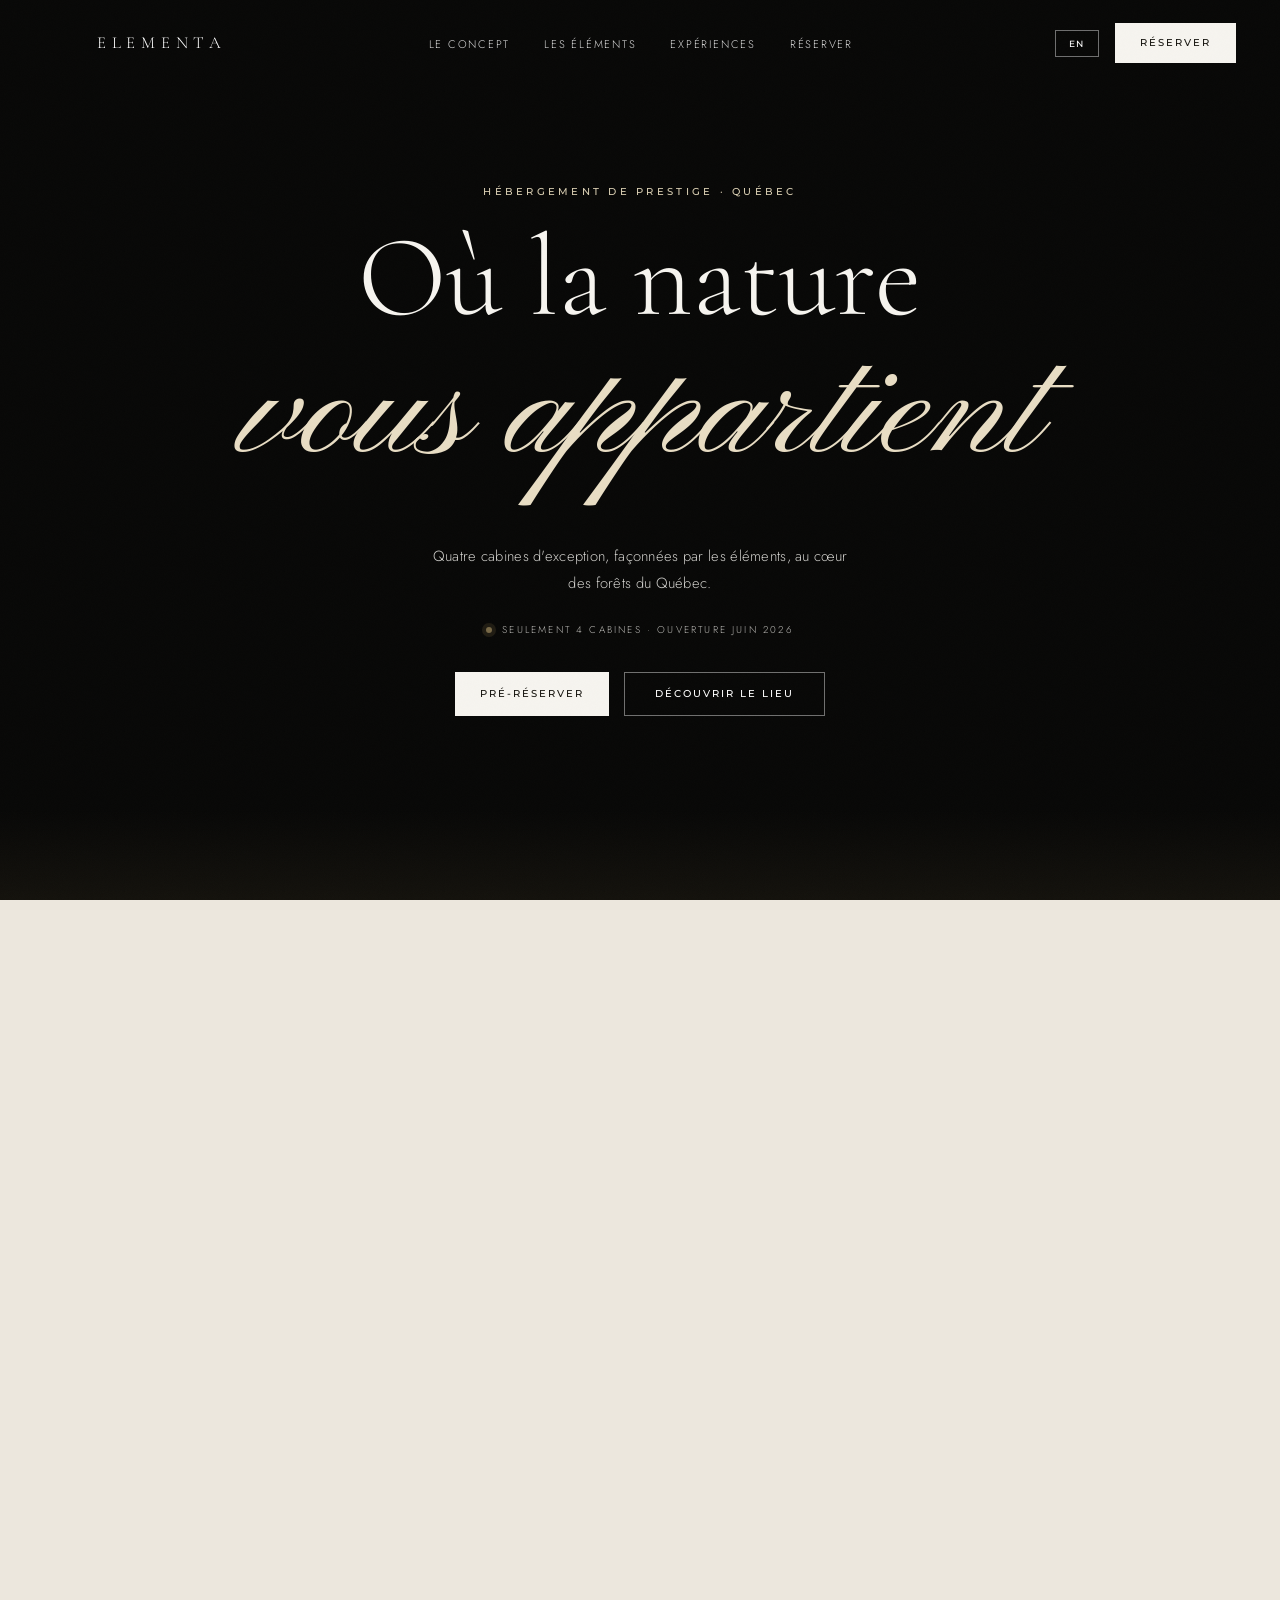
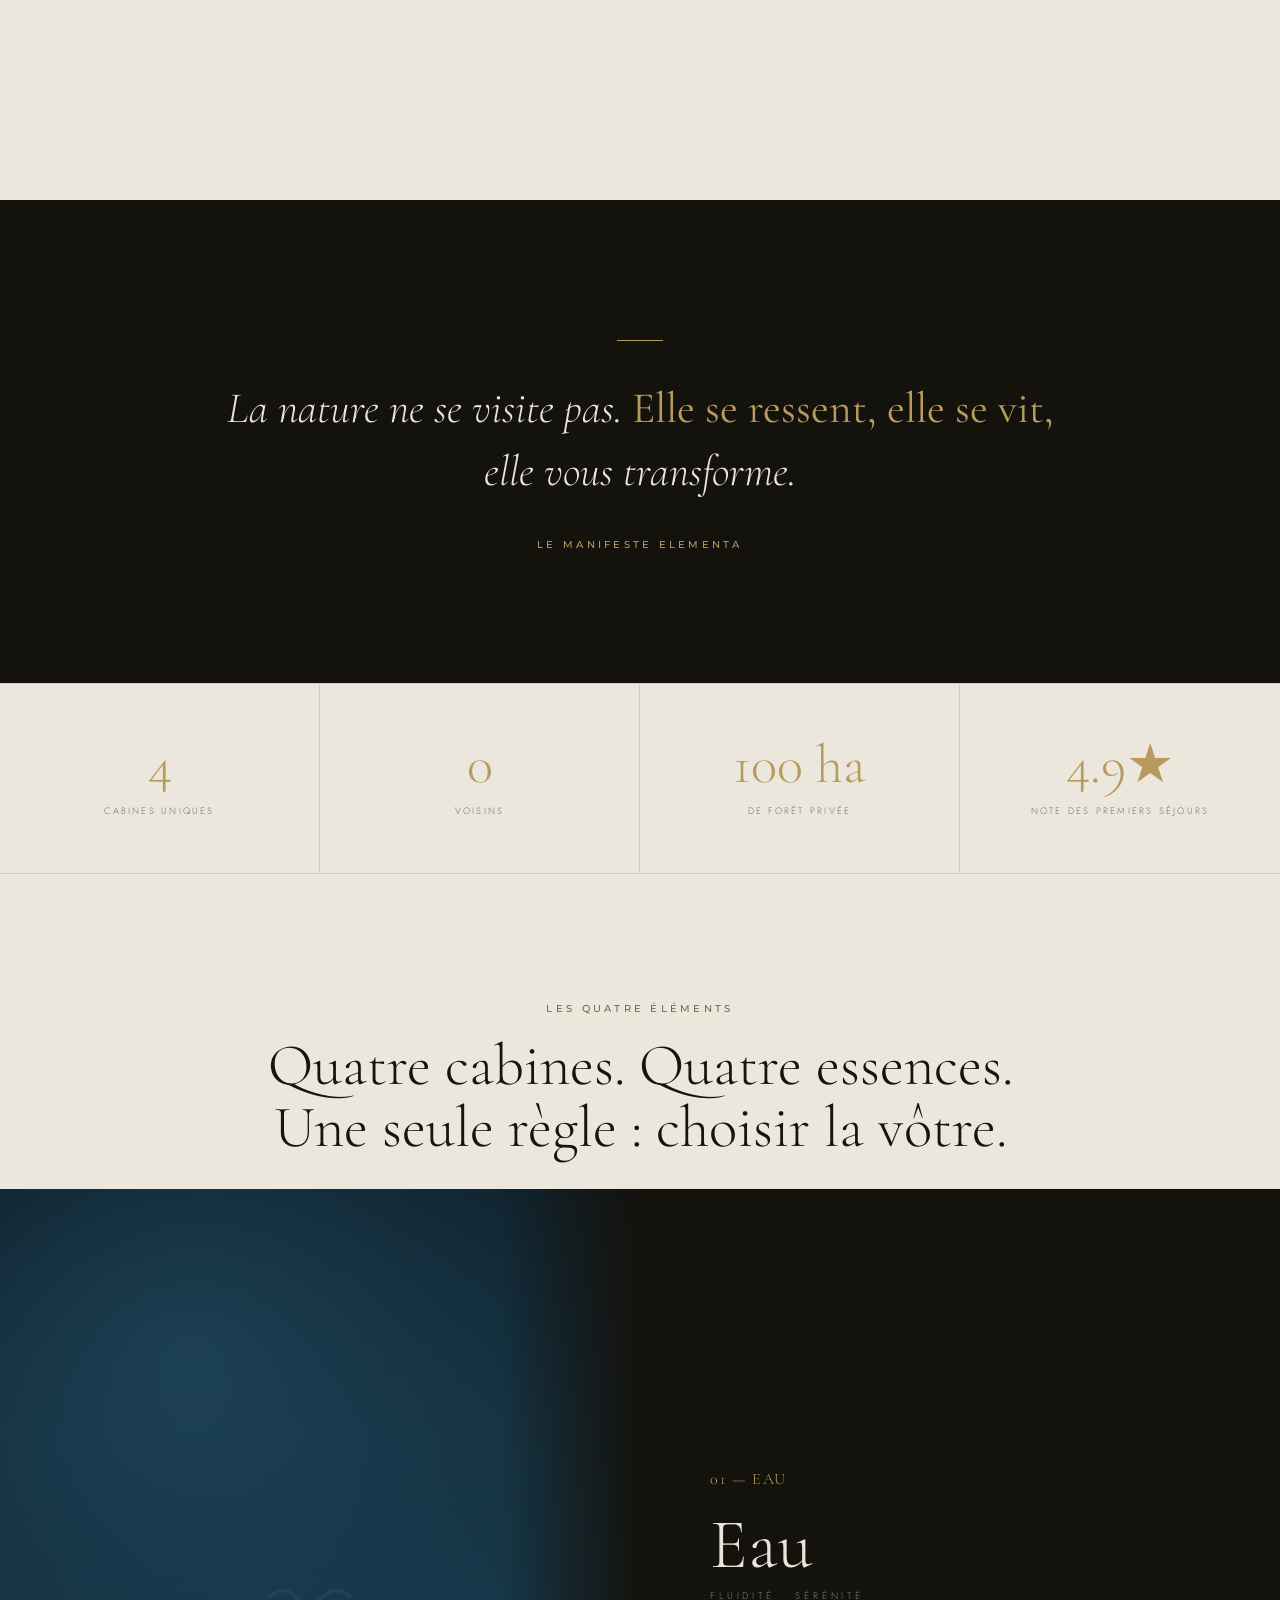
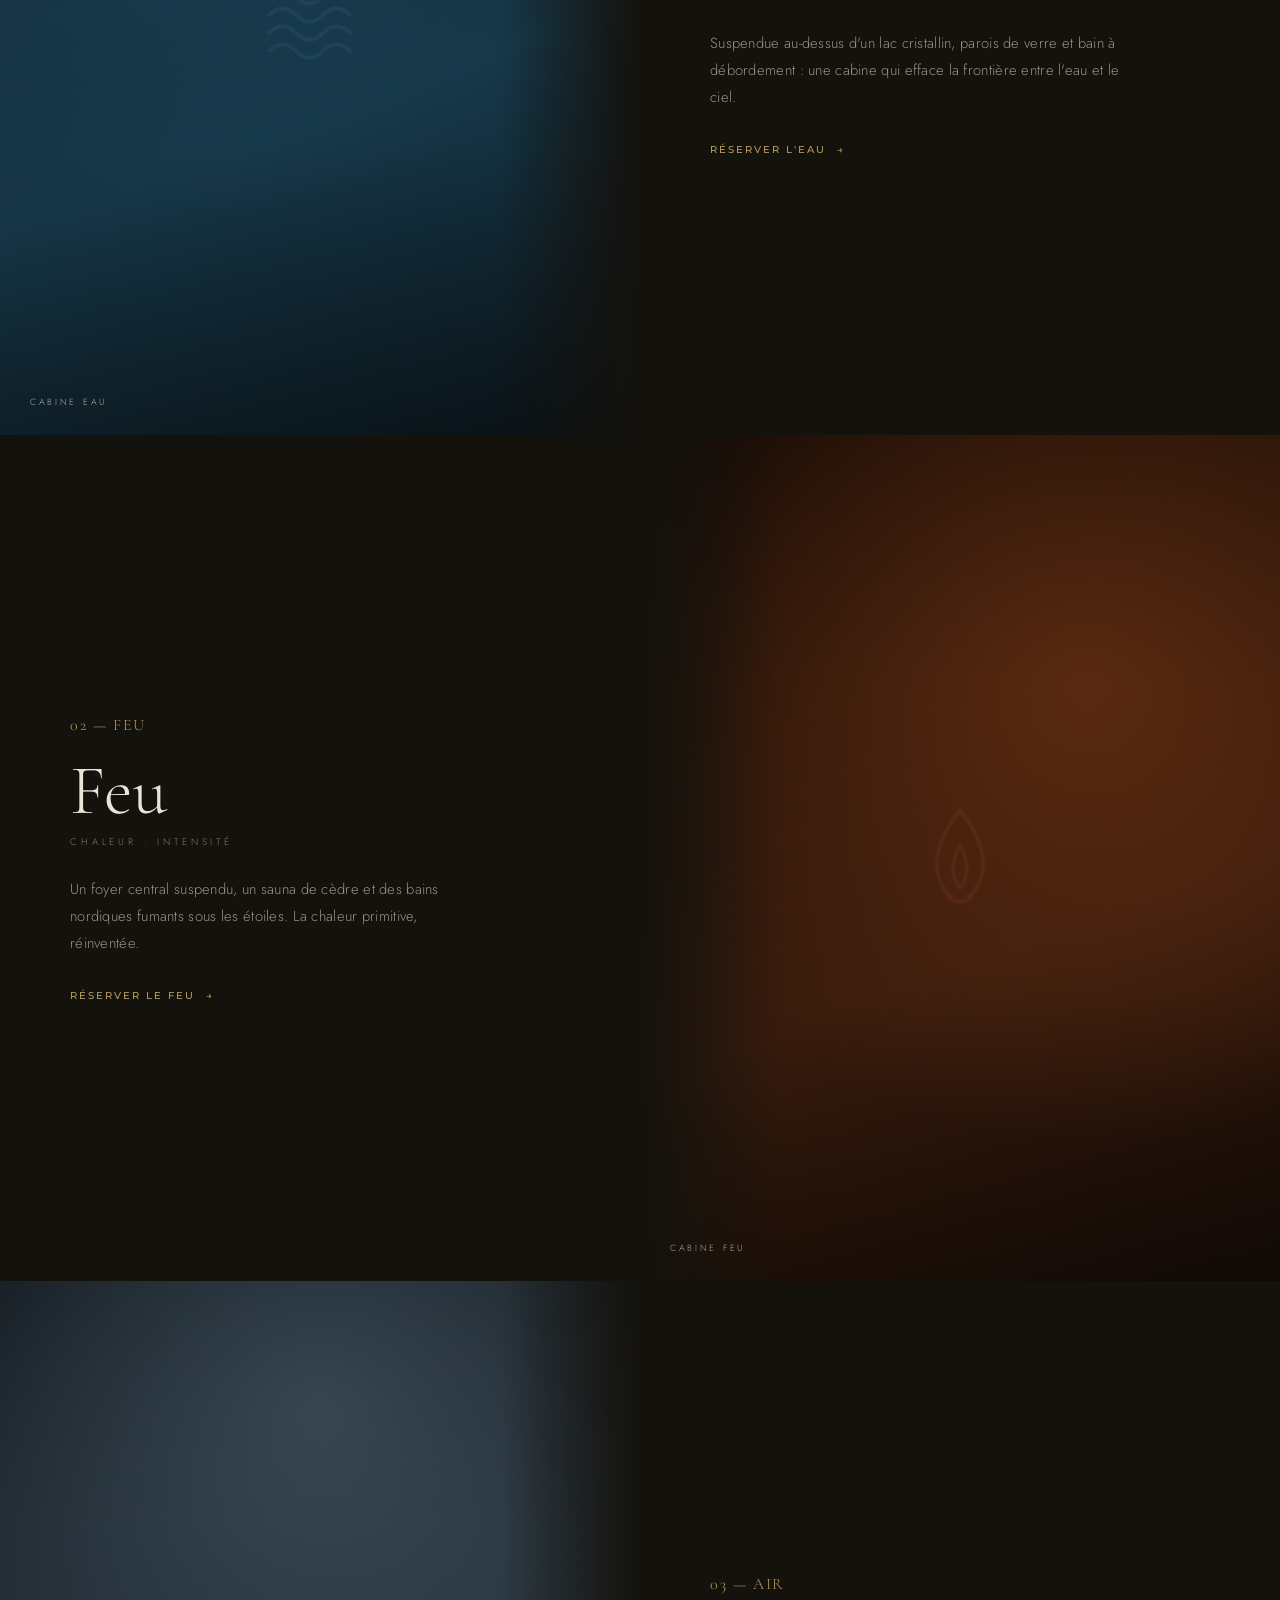
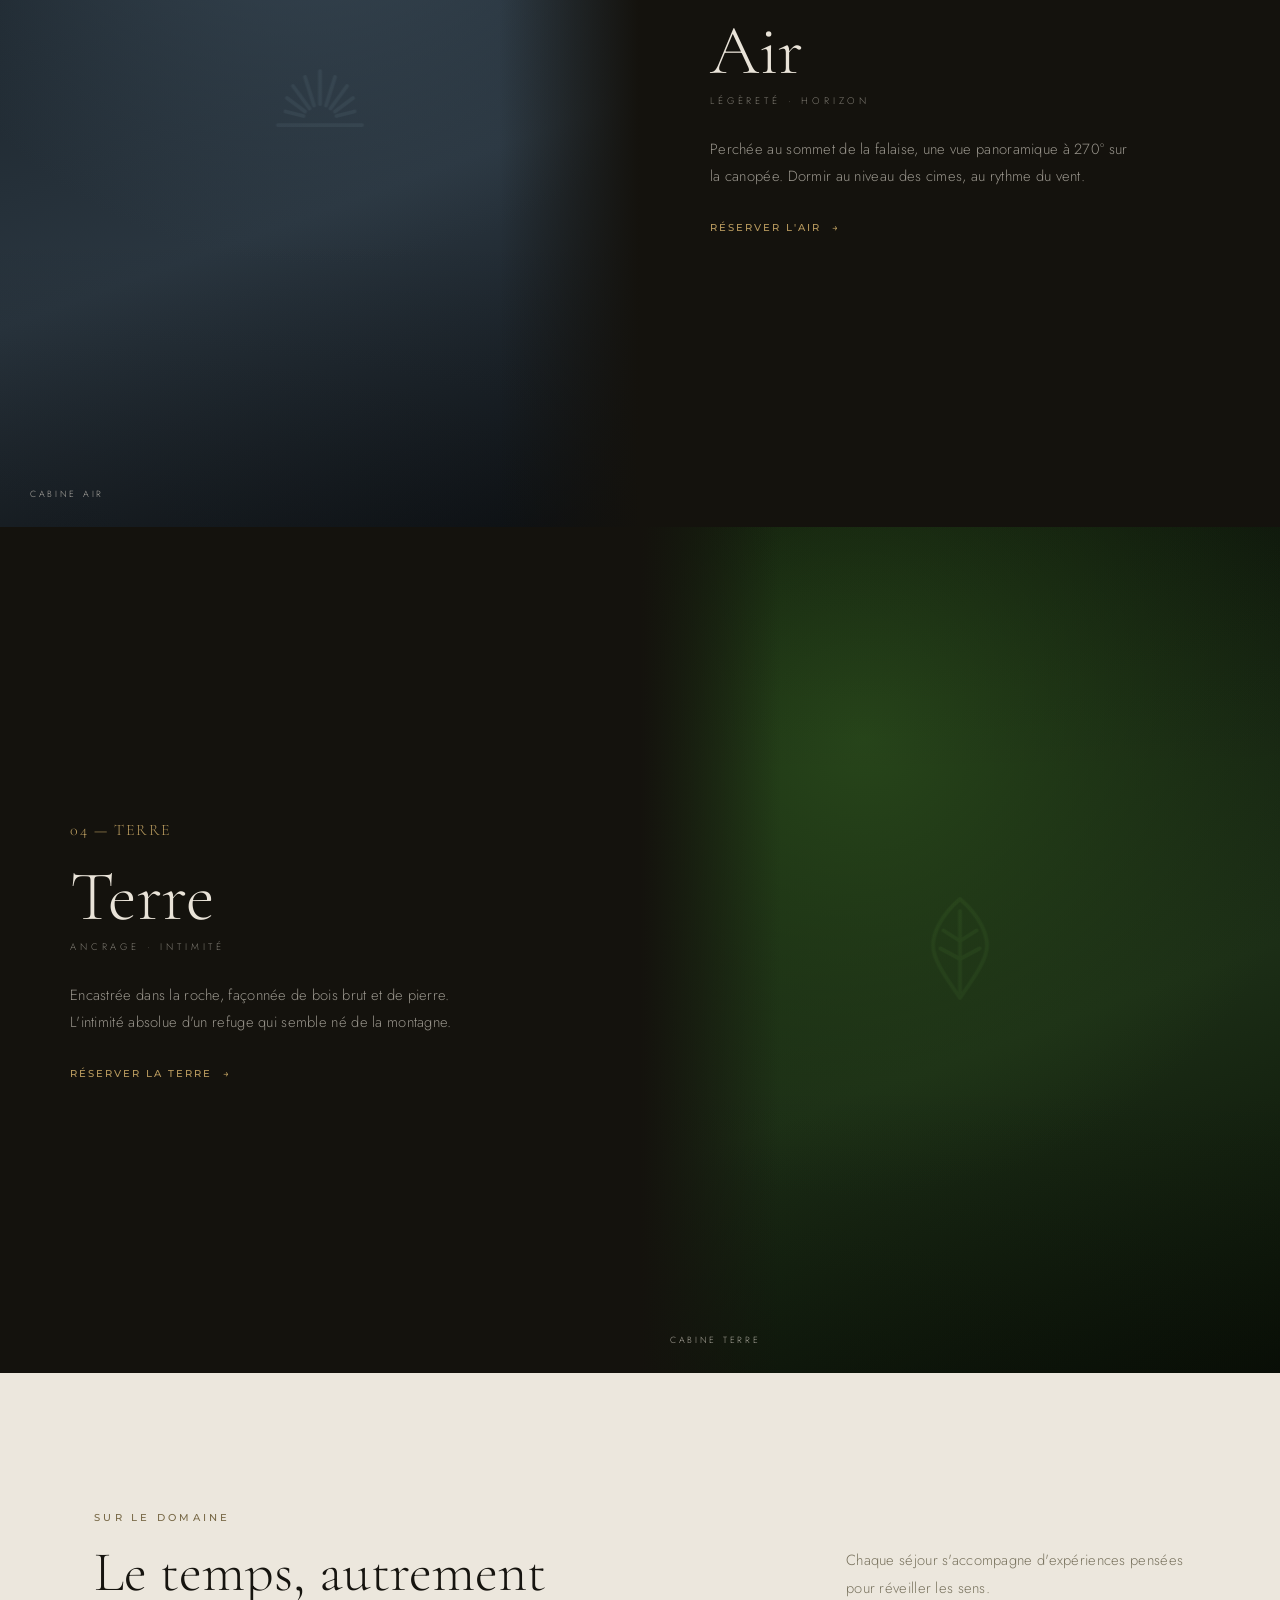
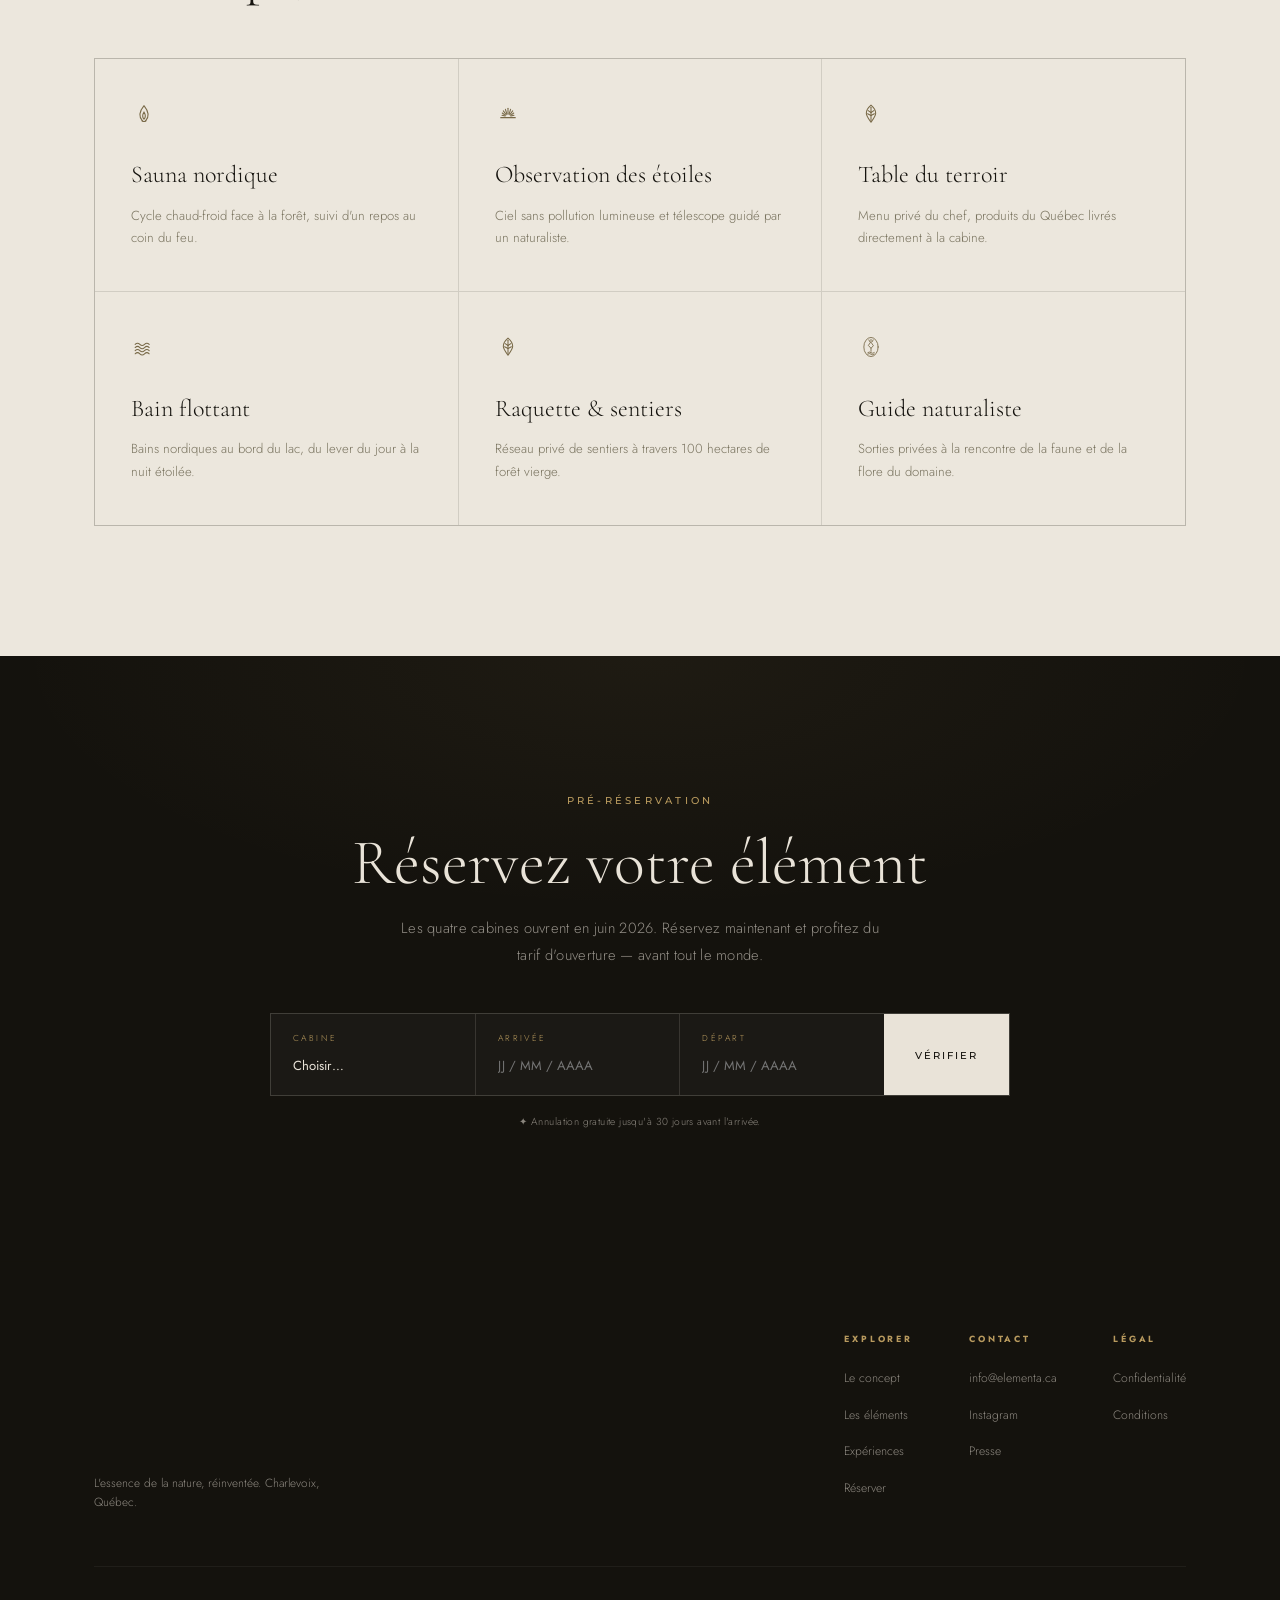
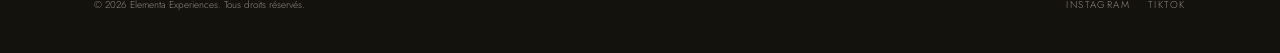
==== index.html @ e699051b "Add files via upload" ====
<!DOCTYPE html>
<html lang="fr">
<head>
<meta charset="UTF-8" />
<meta name="viewport" content="width=device-width, initial-scale=1.0" />
<title>Elementa Experiences — Hébergement de prestige · Québec</title>
<meta name="description" content="Quatre cabines d'exception au cœur des forêts du Québec. Eau, Feu, Air, Terre. Ouverture juin 2026." />
<link rel="preconnect" href="https://fonts.googleapis.com" />
<link rel="preconnect" href="https://fonts.gstatic.com" crossorigin />
<link href="https://fonts.googleapis.com/css2?family=Cormorant+Garamond:ital,wght@0,300;0,400;0,500;0,600;1,300;1,400&family=Jost:wght@300;400;500&family=Montserrat:wght@300;400;500;600&family=Pinyon+Script&display=swap" rel="stylesheet" />
<style>
  *,*::before,*::after{box-sizing:border-box;margin:0;padding:0}
  :root{
    /* White & black branding — hotel-wellington.com: warm white canvas, near-black ink, restrained bronze accent */
    --bg:#ece7dd; --panel:#f4f0e7; --line:rgba(22,20,15,.12);
    --text:#16140f; --muted:#79735f; --gold:#786947; --gold2:#b89a5e;
    --champagne:#d4cbb4; --ink:#14120d; --ink-soft:#1c1a14;
    --eau:#0e2730; --feu:#2a1408; --air:#1c262c; --terre:#142010;
    --ease:cubic-bezier(.22,1,.36,1);
    --ease-hw:cubic-bezier(.4,0,.22,1);
  }
  html{scroll-behavior:smooth}
  body{background:var(--bg);color:var(--text);font-family:'Jost',sans-serif;font-weight:300;overflow-x:hidden;line-height:1.6}
  ::selection{background:var(--gold);color:#000}
  body::after{content:'';position:fixed;inset:0;z-index:9990;pointer-events:none;opacity:.018;
    background-image:url("data:image/svg+xml,%3Csvg viewBox='0 0 200 200' xmlns='http://www.w3.org/2000/svg'%3E%3Cfilter id='n'%3E%3CfeTurbulence type='fractalNoise' baseFrequency='.9' numOctaves='3'/%3E%3C/filter%3E%3Crect width='100%25' height='100%25' filter='url(%23n)'/%3E%3C/svg%3E");background-size:160px}

  h1,h2,h3,.serif{font-family:'Cormorant Garamond',serif;font-weight:300}
  .gold{color:var(--gold2)}
  .script{font-family:'Pinyon Script',cursive;font-style:normal}
  .eyebrow{font-family:'Montserrat',sans-serif;font-weight:500;font-size:.6rem;letter-spacing:.34em;text-transform:uppercase;color:var(--gold)}
  .lede{color:var(--muted);font-size:.92rem;letter-spacing:.02em;line-height:1.85}
  .emblem{width:1em;height:1em;display:inline-block;fill:none;stroke:currentColor;stroke-width:4;stroke-linecap:round;stroke-linejoin:round;vector-effect:non-scaling-stroke}

  /* nav */
  nav{position:fixed;top:0;left:0;right:0;z-index:500;display:flex;align-items:center;justify-content:space-between;
    padding:20px 44px;transition:all .45s var(--ease);border-bottom:1px solid transparent}
  nav.scrolled{background:rgba(236,231,221,.86);backdrop-filter:blur(18px) saturate(120%);-webkit-backdrop-filter:blur(18px) saturate(120%);border-bottom-color:var(--line);padding:13px 44px}
  /* default nav is over the dark hero video → light text; scrolled over light content → dark text */
  .brand{display:flex;align-items:center;gap:13px;text-decoration:none;color:#fff;transition:color .4s var(--ease)}
  nav.scrolled .brand{color:var(--text)}
  .brand .navmark{width:40px;height:46px;display:block;background:#fff;flex:none;
    -webkit-mask:url('assets/Logo_Elementa.png') no-repeat;mask:url('assets/Logo_Elementa.png') no-repeat;
    -webkit-mask-size:360% auto;mask-size:360% auto;-webkit-mask-position:50% 12%;mask-position:50% 12%;
    transition:background .4s var(--ease)}
  nav.scrolled .brand .navmark{background:var(--text)}
  .brand .wm{font-family:'Cormorant Garamond',serif;font-size:1.05rem;letter-spacing:.34em;text-transform:uppercase}
  .nlinks{display:flex;gap:34px;list-style:none;align-items:center}
  .nlinks a{font-size:.69rem;letter-spacing:.16em;text-transform:uppercase;color:#fff;opacity:.85;text-decoration:none;position:relative;transition:opacity .3s,color .4s var(--ease)}
  nav.scrolled .nlinks a{color:var(--text);opacity:.66}
  .nlinks a::after{content:'';position:absolute;left:0;bottom:-5px;width:0;height:1px;background:var(--gold);transition:width .35s var(--ease)}
  .nlinks a:hover{opacity:1}.nlinks a:hover::after{width:100%}
  .nright{display:flex;align-items:center;gap:16px}
  .lang{background:none;border:1px solid rgba(255,255,255,.42);color:#fff;font-family:'Montserrat',sans-serif;font-weight:500;font-size:.58rem;letter-spacing:.18em;text-transform:uppercase;padding:7px 13px;cursor:pointer;transition:.25s}
  nav.scrolled .lang{border-color:var(--line);color:var(--gold)}
  .lang:hover{background:#fff;color:#16140f}
  nav.scrolled .lang:hover{background:var(--gold);color:#fff}
  .btn{display:inline-flex;align-items:center;gap:9px;font-family:'Montserrat',sans-serif;font-weight:500;font-size:.62rem;letter-spacing:.2em;text-transform:uppercase;text-decoration:none;cursor:pointer;transition:.3s var(--ease-hw)}
  .btn-solid{background:var(--text);color:var(--bg);border:1px solid var(--text);padding:11px 24px;font-weight:500}
  .btn-solid:hover{background:var(--gold);border-color:var(--gold);color:#fff}
  /* ghost button lives over the dark hero video → light */
  .btn-ghost{background:none;border:1px solid rgba(255,255,255,.42);color:#fff;padding:13px 30px}
  .btn-ghost:hover{border-color:#fff;background:rgba(255,255,255,.1)}
  /* hero solid CTA must pop on the dark video → cream fill */
  .hero-cta .btn-solid{background:#f6f4ef;color:#16140f;border-color:#f6f4ef}
  .hero-cta .btn-solid:hover{background:#fff;border-color:#fff;color:#16140f}
  /* nav reserve button: cream over the hero video, ink once scrolled onto light content */
  .nav-book{background:#f6f4ef;color:#16140f;border-color:#f6f4ef}
  nav.scrolled .nav-book{background:var(--text);color:var(--bg);border-color:var(--text)}
  nav.scrolled .nav-book:hover{background:var(--gold);border-color:var(--gold);color:#fff}
  .btn-line{color:var(--gold2);border:none;background:none;padding:0;gap:11px}
  .btn-line .ar{transition:transform .35s var(--ease)}.btn-line:hover .ar{transform:translateX(6px)}
  .burger{display:none;flex-direction:column;gap:5px;background:none;border:none;cursor:pointer;padding:6px}
  .burger span{width:22px;height:1.5px;background:#fff;display:block;transition:background .4s var(--ease)}
  nav.scrolled .burger span{background:var(--text)}

  /* hero — cinematic scroll-scrub stage */
  #hero{position:relative;height:200vh}
  .hero-sticky{position:sticky;top:0;height:100vh;min-height:600px;display:flex;align-items:center;justify-content:center;text-align:center;overflow:hidden;background:#080807}
  .hero-video{position:absolute;inset:0;width:100%;height:100%;object-fit:cover;object-position:50% 46%;background:#080807}
  .hero-grade{position:absolute;inset:0;pointer-events:none;background:
    linear-gradient(180deg,rgba(8,8,7,.5) 0%,rgba(8,8,7,.05) 24%,rgba(8,8,7,.12) 56%,rgba(8,8,7,.46) 90%,var(--ink) 100%),
    radial-gradient(82% 54% at 50% 54%,rgba(8,8,7,.32),transparent 74%)}
  .hero-in{position:relative;z-index:2;padding:0 24px;max-width:900px}
  /* hero content sits over the dark video → force light type regardless of the light page theme */
  .hero-sticky .hero-in,.hero-sticky .hero-title{color:#f6f4ef}
  .hero-sticky .hero-in .eyebrow{color:#dacfb3}
  .hero-sticky .hero-sub{color:rgba(246,244,239,.84)}
  .hero-sticky .scarcity{color:rgba(246,244,239,.74)}
  .hero-sticky .scrollhint span{color:rgba(246,244,239,.6)}
  .hero-in .eyebrow{display:block;margin-bottom:26px;opacity:0;transform:translateY(14px)}
  .hero-title{font-size:clamp(3.2rem,9vw,7.6rem);line-height:.92;margin-bottom:26px}
  .hero-title span{display:block;opacity:0;transform:translateY(26px)}
  .hero-title em{font-style:italic}
  .hero-title .script{font-family:'Pinyon Script',cursive;font-style:normal;font-weight:400;font-size:1.34em;line-height:1.04;display:inline-block;padding:.02em .06em .14em;color:#e8ddc4}
  .hero-sub{max-width:440px;margin:0 auto 18px;opacity:0;transform:translateY(14px)}
  .scarcity{display:inline-flex;align-items:center;gap:10px;font-size:.62rem;letter-spacing:.22em;text-transform:uppercase;color:var(--muted);margin-bottom:34px;opacity:0;transform:translateY(14px)}
  .scarcity .dot{width:6px;height:6px;border-radius:50%;background:var(--gold);box-shadow:0 0 0 4px rgba(200,169,110,.12)}
  .hero-cta{display:flex;gap:15px;justify-content:center;flex-wrap:wrap;opacity:0;transform:translateY(14px)}
  .scrollhint{position:absolute;bottom:26px;left:50%;transform:translateX(-50%);z-index:2;display:flex;flex-direction:column;align-items:center;gap:8px;opacity:0}
  .scrollhint span{font-size:.54rem;letter-spacing:.34em;text-transform:uppercase;color:var(--muted)}
  .scrollhint i{width:1px;height:34px;background:linear-gradient(var(--gold),transparent);animation:pulse 2s var(--ease) infinite}
  @keyframes pulse{0%,100%{opacity:.3;transform:scaleY(.7)}50%{opacity:1;transform:scaleY(1)}}

  /* generic section */
  section{position:relative}
  .wrap{max-width:1180px;margin:0 auto;padding:0 44px}
  /* Hotel Wellington reveal system: slideUp / fadeInScaleIn / slideLeft on the signature easing */
  .reveal{opacity:0;transform:translateY(34px);transition:opacity 1.1s var(--ease-hw),transform 1.1s var(--ease-hw)}
  .reveal-scale{opacity:0;transform:scale(.94);transition:opacity 1.3s var(--ease-hw),transform 1.3s var(--ease-hw)}
  .reveal-left{opacity:0;transform:translateX(-46px);transition:opacity 1.1s var(--ease-hw),transform 1.1s var(--ease-hw)}
  .reveal.in,.reveal-scale.in,.reveal-left.in{opacity:1;transform:none}
  @media(prefers-reduced-motion:reduce){.reveal,.reveal-scale,.reveal-left{transition:opacity .6s ease;transform:none}}

  /* manifesto */
  #manifesto{padding:140px 0 130px;text-align:center}
  .manifesto-q{font-size:clamp(1.7rem,3.4vw,2.9rem);line-height:1.45;max-width:880px;margin:0 auto;font-style:italic}
  .manifesto-q b{font-weight:400;font-style:normal;color:var(--gold2)}
  .rule{width:46px;height:1px;background:var(--gold);margin:0 auto 36px}
  .manifesto-tag{margin-top:34px}

  /* proof */
  #proof{border-top:1px solid var(--line);border-bottom:1px solid var(--line)}
  .proof-grid{display:grid;grid-template-columns:repeat(4,1fr)}
  .stat{padding:54px 24px;text-align:center;border-right:1px solid var(--line)}
  .stat:last-child{border-right:none}
  .stat .num{font-family:'Cormorant Garamond',serif;font-size:3.4rem;font-weight:300;color:var(--gold2);line-height:1}
  .stat .lab{font-size:.58rem;letter-spacing:.24em;text-transform:uppercase;color:var(--muted);margin-top:12px}

  /* elements rooms */
  .room{min-height:94vh;display:grid;grid-template-columns:1fr 1fr;align-items:stretch}
  .room.flip .room-media{order:2}
  .room-media{position:relative;overflow:hidden;min-height:60vh}
  .room-vid{position:absolute;inset:0;width:100%;height:100%;object-fit:cover;z-index:0}
  .room-scrim{position:absolute;inset:0;z-index:1;pointer-events:none;background:
    linear-gradient(180deg,rgba(6,6,5,.12) 0%,rgba(6,6,5,0) 30%,rgba(6,6,5,0) 66%,rgba(6,6,5,.26) 100%)}
  .room:not(.flip) .room-media::after,.room.flip .room-media::after{content:'';position:absolute;inset:0;z-index:2;pointer-events:none}
  .room:not(.flip) .room-media::after{background:linear-gradient(90deg,transparent 78%,var(--ink) 100%)}
  .room.flip .room-media::after{background:linear-gradient(270deg,transparent 78%,var(--ink) 100%)}
  .room-media .emblem-bg{position:absolute;z-index:3;top:50%;left:50%;transform:translate(-50%,-50%);width:42%;height:auto;color:rgba(231,225,214,.9);opacity:.26;stroke-width:2.5;mix-blend-mode:overlay}
  .room-media .mlabel{position:absolute;z-index:3;bottom:26px;left:30px;font-size:.56rem;letter-spacing:.3em;text-transform:uppercase;color:rgba(231,225,214,.72)}
  .m-eau{background:radial-gradient(120% 90% at 30% 20%,#1d4358,transparent 60%),linear-gradient(160deg,#0b1a23,#16384a 60%,#0a141a)}
  .m-feu{background:radial-gradient(120% 90% at 70% 30%,#5a2a10,transparent 60%),linear-gradient(160deg,#1a0c05,#3a1c0d 60%,#140a05)}
  .m-air{background:radial-gradient(120% 90% at 50% 15%,#3a4a57,transparent 60%),linear-gradient(160deg,#11181d,#2a3640 60%,#0e1216)}
  .m-terre{background:radial-gradient(120% 90% at 35% 25%,#27451a,transparent 60%),linear-gradient(160deg,#0c1409,#1c2e16 60%,#0a1107)}
  .room-body{display:flex;flex-direction:column;justify-content:center;padding:80px 70px;background:var(--ink);color:#e9e3d8}
  .room.flip .room-body{order:1}
  .room-body .lede{color:rgba(233,227,216,.62)}
  .room-idx{font-family:'Cormorant Garamond',serif;font-size:1rem;color:var(--gold2);letter-spacing:.1em;margin-bottom:18px}
  .room-name{font-size:clamp(3rem,5.5vw,5rem);line-height:1;margin-bottom:8px}
  .room-el{font-size:.6rem;letter-spacing:.4em;text-transform:uppercase;color:rgba(233,227,216,.5);margin-bottom:26px}
  .room-desc{max-width:420px;margin-bottom:30px}
  .room-meta{display:flex;align-items:center;gap:26px;flex-wrap:wrap}

  /* ── dark editorial tiles — alternate against the parchment to break up the white ── */
  .dark-tile{background:var(--ink);color:#e9e3d8}
  .dark-tile .eyebrow{color:var(--gold2)}
  .dark-tile .lede{color:rgba(233,227,216,.6)}
  .dark-tile .rule{background:var(--gold2)}
  .dark-tile .manifesto-q b{color:var(--gold2)}
  .dark-tile .logo-mark{background:#e9e3d8}
  .dark-tile .fcol h4,.dark-tile .fg label{color:var(--gold2)}
  .dark-tile .fcol a,.dark-tile .fbrand p,.dark-tile .booknote,.dark-tile .fbot p,.dark-tile .fsoc a{color:rgba(233,227,216,.56)}
  .dark-tile .fcol a:hover,.dark-tile .fsoc a:hover{color:#e9e3d8}
  .dark-tile .form{border-color:rgba(233,227,216,.18);background:rgba(255,255,255,.03)}
  .dark-tile .fg{border-color:rgba(233,227,216,.14)}
  .dark-tile .fg input,.dark-tile .fg select{color:#e9e3d8}
  .dark-tile .fg select option{background:#14120d}
  .dark-tile .btn-solid{background:#e9e3d8;color:var(--ink);border-color:#e9e3d8}
  .dark-tile .btn-solid:hover{background:var(--gold);color:#fff;border-color:var(--gold)}

  /* experiences */
  #xp{padding:130px 0}
  .xp-head{display:flex;justify-content:space-between;align-items:flex-end;gap:26px;margin-bottom:56px;flex-wrap:wrap}
  .xp-head h2{font-size:clamp(2.2rem,4.4vw,3.6rem);line-height:1.05;margin-top:14px}
  .xp-grid{display:grid;grid-template-columns:repeat(3,1fr);gap:1px;background:var(--line);border:1px solid var(--line)}
  .xp{background:var(--bg);padding:42px 36px;transition:background .4s}
  .xp:hover{background:var(--panel)}
  .xp .emblem,.xp .xp-ico{width:26px;height:26px;color:var(--gold);margin-bottom:22px}
  .xp h3{font-size:1.5rem;margin-bottom:10px}
  .xp p{font-size:.82rem;color:var(--muted);line-height:1.7}

  /* reservation */
  #book{padding:130px 0;position:relative;overflow:hidden}
  #book::before{content:'';position:absolute;inset:0;background:radial-gradient(70% 60% at 50% 0%,rgba(200,169,110,.06),transparent 70%)}
  .book-in{max-width:880px;margin:0 auto;text-align:center;position:relative;padding:0 44px}
  .book-in h2{font-size:clamp(2.4rem,5vw,4rem);line-height:1.08;margin:16px 0 18px}
  .form{display:flex;border:1px solid var(--line);max-width:740px;margin:44px auto 18px;background:rgba(10,10,9,.5)}
  .fg{flex:1;padding:18px 22px;border-right:1px solid var(--line);text-align:left}
  .fg:last-of-type{border-right:none}
  .fg label{display:block;font-size:.54rem;letter-spacing:.28em;text-transform:uppercase;color:var(--gold);margin-bottom:6px}
  .fg input,.fg select{background:none;border:none;outline:none;color:var(--text);font-family:'Jost',sans-serif;font-size:.82rem;width:100%;-webkit-appearance:none;cursor:pointer}
  .fg select option{background:#111}
  .form .btn-solid{padding:0 30px}
  .booknote{font-size:.64rem;color:var(--muted);letter-spacing:.04em}

  /* footer */
  footer{border-top:1px solid var(--line);padding:70px 0 40px}
  .ftop{display:flex;justify-content:space-between;gap:50px;flex-wrap:wrap;margin-bottom:54px}
  .fbrand .brand{margin-bottom:14px}
  .fbrand p{font-size:.74rem;color:var(--muted);max-width:240px}
  .fcols{display:flex;gap:56px;flex-wrap:wrap}
  .fcol h4{font-size:.56rem;letter-spacing:.32em;text-transform:uppercase;color:var(--gold);margin-bottom:18px}
  .fcol ul{list-style:none}.fcol li{margin-bottom:11px}
  .fcol a{font-size:.76rem;color:var(--muted);text-decoration:none;transition:color .3s}.fcol a:hover{color:var(--text)}
  .fbot{display:flex;justify-content:space-between;align-items:center;gap:14px;flex-wrap:wrap;padding-top:30px;border-top:1px solid rgba(255,255,255,.05)}
  .fbot p{font-size:.62rem;color:var(--muted)}
  .fsoc{display:flex;gap:18px}.fsoc a{font-size:.62rem;letter-spacing:.16em;text-transform:uppercase;color:var(--muted);text-decoration:none}.fsoc a:hover{color:var(--gold)}

  /* sticky reserve */
  .sticky-book{position:fixed;right:26px;bottom:26px;z-index:400;opacity:0;transform:translateY(20px) scale(.95);transition:.5s var(--ease);pointer-events:none}
  .sticky-book.show{opacity:1;transform:none;pointer-events:auto}

  /* loader */
  #loader{position:fixed;inset:0;z-index:8000;background:var(--bg);display:flex;flex-direction:column;align-items:center;justify-content:center;gap:30px;transition:opacity .6s var(--ease)}
  .logo-mark{display:block;background:var(--text);
    -webkit-mask:url('assets/Logo_Elementa.png') center/contain no-repeat;mask:url('assets/Logo_Elementa.png') center/contain no-repeat}
  #loader .logo-load{width:min(72vw,300px);aspect-ratio:1307/1000;animation:float 2.4s var(--ease) infinite}
  @keyframes float{0%,100%{transform:translateY(0);opacity:.85}50%{transform:translateY(-7px);opacity:1}}
  .lbar{width:150px;height:1px;background:rgba(200,169,110,.16);overflow:hidden}
  .lbar i{display:block;height:100%;width:100%;background:var(--gold);transform:translateX(-100%);animation:load 1.3s var(--ease) forwards}
  @keyframes load{to{transform:translateX(0)}}

  @media(max-width:980px){
    nav{padding:16px 22px}.nlinks,.nav-book{display:none}.burger{display:flex}
    .wrap{padding:0 22px}
    .proof-grid{grid-template-columns:1fr 1fr}.stat:nth-child(2){border-right:none}.stat:nth-child(1),.stat:nth-child(2){border-bottom:1px solid var(--line)}
    .room{grid-template-columns:1fr}.room.flip .room-media{order:0}.room.flip .room-body{order:1}
    .room-media{min-height:46vh}.room-body{padding:54px 30px}
    .xp-grid{grid-template-columns:1fr}
    .form{flex-direction:column}.fg{border-right:none;border-bottom:1px solid var(--line)}.form .btn-solid{padding:18px}
  }
</style>
</head>
<body>

<!-- ░░ SVG emblem library ░░ -->
<svg width="0" height="0" style="position:absolute" aria-hidden="true">
  <defs>
    <!-- master mark -->
    <symbol id="mark" viewBox="0 0 100 120">
      <ellipse cx="50" cy="60" rx="33" ry="44"/>
      <path d="M50 38 L61 54 L50 66 L39 54 Z"/>
      <path d="M50 66 L50 80"/>
      <path d="M50 34 L50 25 M44 35 L40 27 M56 35 L60 27"/>
      <path d="M35 86 q 7.5 -6 15 0 t 15 0"/>
      <path d="M35 93 q 7.5 -6 15 0 t 15 0"/>
    </symbol>
    <!-- eau -->
    <symbol id="eau" viewBox="0 0 100 100">
      <path d="M16 40 q 9 -9 18 0 t 18 0 t 18 0"/>
      <path d="M16 52 q 9 -9 18 0 t 18 0 t 18 0"/>
      <path d="M16 64 q 9 -9 18 0 t 18 0 t 18 0"/>
      <path d="M16 76 q 9 -9 18 0 t 18 0 t 18 0"/>
    </symbol>
    <!-- feu -->
    <symbol id="feu" viewBox="0 0 100 100">
      <path d="M44 76 C 28 60 34 38 50 18 C 66 38 72 60 56 76"/>
      <path d="M42 76 q 8 6 16 0"/>
      <path d="M50 70 C 43 62 45 50 50 42 C 55 50 57 62 50 70"/>
    </symbol>
    <!-- air -->
    <symbol id="air" viewBox="0 0 100 100">
      <path d="M22 64 H78"/>
      <path d="M50 50 L50 28"/>
      <path d="M54 51 L60 32"/><path d="M46 51 L40 32"/>
      <path d="M57 53 L68 38"/><path d="M43 53 L32 38"/>
      <path d="M60 55 L72 46"/><path d="M40 55 L28 46"/>
      <path d="M61 58 L73 55"/><path d="M39 58 L27 55"/>
    </symbol>
    <!-- terre -->
    <symbol id="terre" viewBox="0 0 100 100">
      <path d="M50 16 C 64 28 68 40 68 47 C 68 57 58 70 50 82 C 42 70 32 57 32 47 C 32 40 36 28 50 16 Z"/>
      <path d="M50 24 L50 78"/>
      <path d="M50 44 L61 37"/><path d="M50 44 L39 37"/>
      <path d="M50 56 L63 49"/><path d="M50 56 L37 49"/>
    </symbol>
  </defs>
</svg>

<!-- loader -->
<div id="loader"><div class="logo-mark logo-load"></div><div class="lbar"><i></i></div></div>

<!-- nav -->
<nav id="nav">
  <a href="#hero" class="brand"><span class="navmark"></span><span class="wm">Elementa</span></a>
  <ul class="nlinks">
    <li><a href="#manifesto" data-fr="Le concept" data-en="The concept">Le concept</a></li>
    <li><a href="#eau-room" data-fr="Les éléments" data-en="The elements">Les éléments</a></li>
    <li><a href="#xp" data-fr="Expériences" data-en="Experiences">Expériences</a></li>
    <li><a href="#book" data-fr="Réserver" data-en="Reserve">Réserver</a></li>
  </ul>
  <div class="nright">
    <button class="lang" id="lang">EN</button>
    <a href="#book" class="btn btn-solid nav-book" data-fr="Réserver" data-en="Book now">Réserver</a>
    <button class="burger" id="burger" aria-label="Menu"><span></span><span></span><span></span></button>
  </div>
</nav>

<!-- hero -->
<section id="hero">
  <div class="hero-sticky">
    <video id="heroVideo" class="hero-video" poster="assets/hero-poster.jpg" muted playsinline webkit-playsinline preload="auto" disablepictureinpicture aria-hidden="true">
      <source src="assets/video.mp4" type="video/mp4" />
    </video>
    <div class="hero-grade"></div>
    <div class="hero-in">
    <span class="eyebrow" data-fr="Hébergement de prestige · Québec" data-en="Prestige accommodation · Québec">Hébergement de prestige · Québec</span>
    <h1 class="hero-title">
      <span data-fr="Où la nature" data-en="Where nature">Où la nature</span>
      <span><em class="gold script" data-fr="vous appartient" data-en="belongs to you">vous appartient</em></span>
    </h1>
    <p class="hero-sub lede" data-fr="Quatre cabines d'exception, façonnées par les éléments, au cœur des forêts du Québec." data-en="Four exceptional cabins, shaped by the elements, in the heart of Québec's forests.">Quatre cabines d'exception, façonnées par les éléments, au cœur des forêts du Québec.</p>
    <div class="scarcity"><span class="dot"></span><span data-fr="Seulement 4 cabines · Ouverture juin 2026" data-en="Only 4 cabins · Opening June 2026">Seulement 4 cabines · Ouverture juin 2026</span></div>
    <div class="hero-cta">
      <a href="#book" class="btn btn-solid" data-fr="Pré-réserver" data-en="Pre-book">Pré-réserver</a>
      <a href="#manifesto" class="btn btn-ghost" data-fr="Découvrir le lieu" data-en="Discover the place">Découvrir le lieu</a>
    </div>
  </div>
    <div class="scrollhint"><span data-fr="Défiler" data-en="Scroll">Défiler</span><i></i></div>
  </div>
</section>

<!-- manifesto -->
<section id="manifesto" class="dark-tile">
  <div class="wrap reveal">
    <div class="rule"></div>
    <p class="manifesto-q serif">
      <span data-fr="La nature ne se visite pas." data-en="Nature is not visited.">La nature ne se visite pas.</span>
      <b data-fr=" Elle se ressent, elle se vit, " data-en=" It is felt, it is lived, "> Elle se ressent, elle se vit, </b>
      <span data-fr="elle vous transforme." data-en="it transforms you.">elle vous transforme.</span>
    </p>
    <p class="manifesto-tag eyebrow" data-fr="Le manifeste Elementa" data-en="The Elementa manifesto">Le manifeste Elementa</p>
  </div>
</section>

<!-- proof -->
<section id="proof">
  <div class="proof-grid">
    <div class="stat reveal"><div class="num" data-count="4">4</div><div class="lab" data-fr="Cabines uniques" data-en="Unique cabins">Cabines uniques</div></div>
    <div class="stat reveal"><div class="num" data-count="0">0</div><div class="lab" data-fr="Voisins" data-en="Neighbours">Voisins</div></div>
    <div class="stat reveal"><div class="num" data-count="100" data-suffix=" ha">100 ha</div><div class="lab" data-fr="De forêt privée" data-en="Of private forest">De forêt privée</div></div>
    <div class="stat reveal"><div class="num">4.9★</div><div class="lab" data-fr="Note des premiers séjours" data-en="First-stay rating">Note des premiers séjours</div></div>
  </div>
</section>

<!-- intro to elements -->
<section style="padding:120px 0 30px;text-align:center">
  <div class="wrap reveal">
    <span class="eyebrow" data-fr="Les quatre éléments" data-en="The four elements">Les quatre éléments</span>
    <h2 class="serif" style="font-size:clamp(2.2rem,4.6vw,3.8rem);line-height:1.05;margin-top:16px;max-width:760px;margin-inline:auto" data-fr="Quatre cabines. Quatre essences. Une seule règle&nbsp;: choisir la vôtre." data-en="Four cabins. Four essences. One rule: choose yours.">Quatre cabines. Quatre essences. Une seule règle&nbsp;: choisir la vôtre.</h2>
  </div>
</section>

<!-- EAU -->
<section class="room" id="eau-room">
  <div class="room-media m-eau reveal-scale">
    <video class="room-vid" muted loop playsinline webkit-playsinline preload="none" poster="assets/poster-eau.jpg" data-src="assets/244839_tiny.mp4"></video>
    <div class="room-scrim"></div>
    <svg class="emblem emblem-bg"><use href="#eau"/></svg><span class="mlabel" data-fr="Cabine Eau" data-en="Water Cabin">Cabine Eau</span>
  </div>
  <div class="room-body reveal-left">
    <div class="room-idx">01 — <span data-fr="EAU" data-en="WATER">EAU</span></div>
    <h2 class="room-name serif">Eau</h2>
    <div class="room-el" data-fr="Fluidité · Sérénité" data-en="Fluidity · Serenity">Fluidité · Sérénité</div>
    <p class="room-desc lede" data-fr="Suspendue au-dessus d'un lac cristallin, parois de verre et bain à débordement&nbsp;: une cabine qui efface la frontière entre l'eau et le ciel." data-en="Suspended above a crystal lake, glass walls and an infinity bath — a cabin that dissolves the line between water and sky.">Suspendue au-dessus d'un lac cristallin, parois de verre et bain à débordement&nbsp;: une cabine qui efface la frontière entre l'eau et le ciel.</p>
    <div class="room-meta">
      <a href="#book" class="btn btn-line" data-fr="Réserver l'Eau" data-en="Reserve Water">Réserver l'Eau <span class="ar">→</span></a>
    </div>
  </div>
</section>

<!-- FEU -->
<section class="room flip">
  <div class="room-media m-feu reveal-scale">
    <video class="room-vid" muted loop playsinline webkit-playsinline preload="none" poster="assets/poster-feu.jpg" data-src="assets/201025-914542929_tiny.mp4"></video>
    <div class="room-scrim"></div>
    <svg class="emblem emblem-bg"><use href="#feu"/></svg><span class="mlabel" data-fr="Cabine Feu" data-en="Fire Cabin">Cabine Feu</span>
  </div>
  <div class="room-body reveal-left">
    <div class="room-idx">02 — <span data-fr="FEU" data-en="FIRE">FEU</span></div>
    <h2 class="room-name serif">Feu</h2>
    <div class="room-el" data-fr="Chaleur · Intensité" data-en="Warmth · Intensity">Chaleur · Intensité</div>
    <p class="room-desc lede" data-fr="Un foyer central suspendu, un sauna de cèdre et des bains nordiques fumants sous les étoiles. La chaleur primitive, réinventée." data-en="A suspended central hearth, a cedar sauna and steaming Nordic baths under the stars. Primal warmth, reimagined.">Un foyer central suspendu, un sauna de cèdre et des bains nordiques fumants sous les étoiles. La chaleur primitive, réinventée.</p>
    <div class="room-meta">
      <a href="#book" class="btn btn-line" data-fr="Réserver le Feu" data-en="Reserve Fire">Réserver le Feu <span class="ar">→</span></a>
    </div>
  </div>
</section>

<!-- AIR -->
<section class="room">
  <div class="room-media m-air reveal-scale">
    <video class="room-vid" muted loop playsinline webkit-playsinline preload="none" poster="assets/poster-air.jpg" data-src="assets/217947_tiny.mp4"></video>
    <div class="room-scrim"></div>
    <svg class="emblem emblem-bg"><use href="#air"/></svg><span class="mlabel" data-fr="Cabine Air" data-en="Air Cabin">Cabine Air</span>
  </div>
  <div class="room-body reveal-left">
    <div class="room-idx">03 — <span data-fr="AIR" data-en="AIR">AIR</span></div>
    <h2 class="room-name serif">Air</h2>
    <div class="room-el" data-fr="Légèreté · Horizon" data-en="Lightness · Horizon">Légèreté · Horizon</div>
    <p class="room-desc lede" data-fr="Perchée au sommet de la falaise, une vue panoramique à 270° sur la canopée. Dormir au niveau des cimes, au rythme du vent." data-en="Perched atop the cliff, a 270° panorama over the canopy. Sleep at treetop level, to the rhythm of the wind.">Perchée au sommet de la falaise, une vue panoramique à 270° sur la canopée. Dormir au niveau des cimes, au rythme du vent.</p>
    <div class="room-meta">
      <a href="#book" class="btn btn-line" data-fr="Réserver l'Air" data-en="Reserve Air">Réserver l'Air <span class="ar">→</span></a>
    </div>
  </div>
</section>

<!-- TERRE -->
<section class="room flip">
  <div class="room-media m-terre reveal-scale">
    <video class="room-vid" muted loop playsinline webkit-playsinline preload="none" poster="assets/poster-terre.jpg" data-src="assets/229521_tiny.mp4"></video>
    <div class="room-scrim"></div>
    <svg class="emblem emblem-bg"><use href="#terre"/></svg><span class="mlabel" data-fr="Cabine Terre" data-en="Earth Cabin">Cabine Terre</span>
  </div>
  <div class="room-body reveal-left">
    <div class="room-idx">04 — <span data-fr="TERRE" data-en="EARTH">TERRE</span></div>
    <h2 class="room-name serif">Terre</h2>
    <div class="room-el" data-fr="Ancrage · Intimité" data-en="Grounding · Intimacy">Ancrage · Intimité</div>
    <p class="room-desc lede" data-fr="Encastrée dans la roche, façonnée de bois brut et de pierre. L'intimité absolue d'un refuge qui semble né de la montagne." data-en="Set into the rock, crafted from raw wood and stone. The absolute intimacy of a refuge that seems born of the mountain.">Encastrée dans la roche, façonnée de bois brut et de pierre. L'intimité absolue d'un refuge qui semble né de la montagne.</p>
    <div class="room-meta">
      <a href="#book" class="btn btn-line" data-fr="Réserver la Terre" data-en="Reserve Earth">Réserver la Terre <span class="ar">→</span></a>
    </div>
  </div>
</section>

<!-- experiences -->
<section id="xp">
  <div class="wrap">
    <div class="xp-head reveal">
      <div><span class="eyebrow" data-fr="Sur le domaine" data-en="On the estate">Sur le domaine</span>
      <h2 class="serif" data-fr="Le temps, autrement" data-en="Time, differently">Le temps, autrement</h2></div>
      <p class="lede" style="max-width:340px" data-fr="Chaque séjour s'accompagne d'expériences pensées pour réveiller les sens." data-en="Every stay comes with experiences designed to awaken the senses.">Chaque séjour s'accompagne d'expériences pensées pour réveiller les sens.</p>
    </div>
    <div class="xp-grid">
      <div class="xp reveal-scale"><svg class="emblem"><use href="#feu"/></svg><h3 class="serif" data-fr="Sauna nordique" data-en="Nordic sauna">Sauna nordique</h3><p data-fr="Cycle chaud-froid face à la forêt, suivi d'un repos au coin du feu." data-en="Hot-cold cycle facing the forest, then rest by the fire.">Cycle chaud-froid face à la forêt, suivi d'un repos au coin du feu.</p></div>
      <div class="xp reveal-scale"><svg class="emblem"><use href="#air"/></svg><h3 class="serif" data-fr="Observation des étoiles" data-en="Stargazing">Observation des étoiles</h3><p data-fr="Ciel sans pollution lumineuse et télescope guidé par un naturaliste." data-en="Light-pollution-free sky and a telescope guided by a naturalist.">Ciel sans pollution lumineuse et télescope guidé par un naturaliste.</p></div>
      <div class="xp reveal-scale"><svg class="emblem"><use href="#terre"/></svg><h3 class="serif" data-fr="Table du terroir" data-en="Local table">Table du terroir</h3><p data-fr="Menu privé du chef, produits du Québec livrés directement à la cabine." data-en="Private chef's menu, Québec produce delivered to your cabin.">Menu privé du chef, produits du Québec livrés directement à la cabine.</p></div>
      <div class="xp reveal-scale"><svg class="emblem"><use href="#eau"/></svg><h3 class="serif" data-fr="Bain flottant" data-en="Floating bath">Bain flottant</h3><p data-fr="Bains nordiques au bord du lac, du lever du jour à la nuit étoilée." data-en="Nordic baths at the lake's edge, from dawn to starlit night.">Bains nordiques au bord du lac, du lever du jour à la nuit étoilée.</p></div>
      <div class="xp reveal-scale"><svg class="emblem"><use href="#terre"/></svg><h3 class="serif" data-fr="Raquette &amp; sentiers" data-en="Snowshoe &amp; trails">Raquette &amp; sentiers</h3><p data-fr="Réseau privé de sentiers à travers 100 hectares de forêt vierge." data-en="Private trail network across 100 hectares of untouched forest.">Réseau privé de sentiers à travers 100 hectares de forêt vierge.</p></div>
      <div class="xp reveal-scale"><svg class="emblem"><use href="#mark"/></svg><h3 class="serif" data-fr="Guide naturaliste" data-en="Naturalist guide">Guide naturaliste</h3><p data-fr="Sorties privées à la rencontre de la faune et de la flore du domaine." data-en="Private outings to discover the estate's wildlife and flora.">Sorties privées à la rencontre de la faune et de la flore du domaine.</p></div>
    </div>
  </div>
</section>

<!-- reservation -->
<section id="book" class="dark-tile">
  <div class="book-in reveal">
    <span class="eyebrow" data-fr="Pré-réservation" data-en="Pre-booking">Pré-réservation</span>
    <h2 class="serif" data-fr="Réservez votre élément" data-en="Reserve your element">Réservez votre élément</h2>
    <p class="lede" style="max-width:480px;margin:0 auto" data-fr="Les quatre cabines ouvrent en juin 2026. Réservez maintenant et profitez du tarif d'ouverture — avant tout le monde." data-en="All four cabins open June 2026. Book now for the opening rate — before anyone else.">Les quatre cabines ouvrent en juin 2026. Réservez maintenant et profitez du tarif d'ouverture — avant tout le monde.</p>
    <form class="form" onsubmit="return false">
      <div class="fg"><label data-fr="Cabine" data-en="Cabin">Cabine</label>
        <select><option data-fr="Choisir…" data-en="Choose…">Choisir…</option><option>Eau</option><option>Feu</option><option>Air</option><option>Terre</option></select></div>
      <div class="fg"><label data-fr="Arrivée" data-en="Check-in">Arrivée</label><input type="text" placeholder="JJ / MM / AAAA"/></div>
      <div class="fg"><label data-fr="Départ" data-en="Check-out">Départ</label><input type="text" placeholder="JJ / MM / AAAA"/></div>
      <button class="btn btn-solid" type="submit" data-fr="Vérifier" data-en="Check">Vérifier</button>
    </form>
    <p class="booknote" data-fr="✦ Annulation gratuite jusqu'à 30 jours avant l'arrivée." data-en="✦ Free cancellation up to 30 days before arrival.">✦ Annulation gratuite jusqu'à 30 jours avant l'arrivée.</p>
  </div>
</section>

<!-- footer -->
<footer class="dark-tile">
  <div class="wrap">
    <div class="ftop">
      <div class="fbrand">
        <a href="#hero" class="brand fbrand-link" aria-label="Elementa"><span class="logo-mark" style="width:168px;aspect-ratio:1307/1000"></span></a>
        <p data-fr="L'essence de la nature, réinventée. Charlevoix, Québec." data-en="The essence of nature, reinvented. Charlevoix, Québec.">L'essence de la nature, réinventée. Charlevoix, Québec.</p>
      </div>
      <div class="fcols">
        <div class="fcol"><h4 data-fr="Explorer" data-en="Explore">Explorer</h4><ul>
          <li><a href="#manifesto" data-fr="Le concept" data-en="The concept">Le concept</a></li>
          <li><a href="#eau-room" data-fr="Les éléments" data-en="The elements">Les éléments</a></li>
          <li><a href="#xp" data-fr="Expériences" data-en="Experiences">Expériences</a></li>
          <li><a href="#book" data-fr="Réserver" data-en="Reserve">Réserver</a></li>
        </ul></div>
        <div class="fcol"><h4 data-fr="Contact" data-en="Contact">Contact</h4><ul>
          <li><a href="mailto:info@elementa.ca">info@elementa.ca</a></li>
          <li><a href="#">Instagram</a></li><li><a href="#" data-fr="Presse" data-en="Press">Presse</a></li>
        </ul></div>
        <div class="fcol"><h4 data-fr="Légal" data-en="Legal">Légal</h4><ul>
          <li><a href="#" data-fr="Confidentialité" data-en="Privacy">Confidentialité</a></li>
          <li><a href="#" data-fr="Conditions" data-en="Terms">Conditions</a></li>
        </ul></div>
      </div>
    </div>
    <div class="fbot">
      <p data-fr="© 2026 Elementa Experiences. Tous droits réservés." data-en="© 2026 Elementa Experiences. All rights reserved.">© 2026 Elementa Experiences. Tous droits réservés.</p>
      <div class="fsoc"><a href="#">Instagram</a><a href="#">TikTok</a></div>
    </div>
  </div>
</footer>

<a href="#book" class="btn btn-solid sticky-book" id="stickyBook" data-fr="Réserver" data-en="Book">Réserver</a>

<script>
(function(){
  // loader
  addEventListener('load', ()=>setTimeout(()=>{const l=document.getElementById('loader');l.style.opacity='0';setTimeout(()=>l.style.display='none',650);},650));
  setTimeout(()=>{const l=document.getElementById('loader');if(l&&l.style.opacity!=='0'){l.style.opacity='0';setTimeout(()=>l.style.display='none',650);}},2500);

  // hero entrance
  const seq=['.hero-in .eyebrow','.hero-title span','.hero-sub','.scarcity','.hero-cta','.scrollhint'];
  let d=300;
  document.querySelectorAll('.hero-title span').forEach((s,i)=>{s.style.transition='opacity .9s var(--ease),transform .9s var(--ease)';});
  function show(sel,delay){document.querySelectorAll(sel).forEach((el,i)=>{el.style.transition=el.style.transition||'opacity .9s var(--ease),transform .9s var(--ease)';setTimeout(()=>{el.style.opacity='1';el.style.transform='none';},delay+i*90);});}
  seq.forEach(sel=>{show(sel,d);d+=160;});

  // reveal on scroll
  const io=new IntersectionObserver((es)=>{es.forEach(e=>{if(e.isIntersecting){e.target.classList.add('in');io.unobserve(e.target);}});},{threshold:.18});
  document.querySelectorAll('.reveal,.reveal-scale,.reveal-left').forEach(el=>io.observe(el));

  // count-up
  const cio=new IntersectionObserver((es)=>{es.forEach(e=>{if(!e.isIntersecting)return;const el=e.target.querySelector('[data-count]');if(el&&!el.dataset.done){el.dataset.done=1;const t=+el.dataset.count,suf=el.dataset.suffix||'';let s=null;const dur=1100;requestAnimationFrame(function step(ts){if(!s)s=ts;const p=Math.min((ts-s)/dur,1);el.textContent=Math.round(p*t)+suf;if(p<1)requestAnimationFrame(step);});}cio.unobserve(e.target);});},{threshold:.5});
  document.querySelectorAll('#proof .stat').forEach(el=>cio.observe(el));

  // nav + sticky
  const nav=document.getElementById('nav'),sticky=document.getElementById('stickyBook');
  addEventListener('scroll',()=>{const y=scrollY;nav.classList.toggle('scrolled',y>60);sticky.classList.toggle('show',y>700);},{passive:true});

  // ── cinematic hero scroll-scrub (Apple-style) ──
  (function(){
    const stage=document.getElementById('hero');
    const vid=document.getElementById('heroVideo');
    if(!stage||!vid) return;
    const heroIn=stage.querySelector('.hero-in');
    const hint=stage.querySelector('.scrollhint');
    const reduce=matchMedia('(prefers-reduced-motion: reduce)').matches;
    let dur=0, target=0, shown=0, primed=false, queued=false;

    function prime(){
      if(primed) return; primed=true;
      const p=vid.play();
      if(p&&p.then){ p.then(()=>{vid.pause();vid.currentTime=0;}).catch(()=>{}); }
      else { try{vid.pause();}catch(e){} }
    }
    vid.addEventListener('loadedmetadata',()=>{ dur=vid.duration||5; if(!reduce){ prime(); queue(); } });
    ['wheel','touchstart','pointerdown','keydown'].forEach(ev=>addEventListener(ev,prime,{once:true,passive:true}));

    function progress(){
      const total=stage.offsetHeight-innerHeight;
      const y=Math.min(Math.max(-stage.getBoundingClientRect().top,0),total);
      return total>0 ? y/total : 0;
    }
    function tick(){
      queued=false;
      const p=progress();
      if(!reduce && dur){
        target=p*(dur-0.05);
        shown+=(target-shown)*0.16;
        if(Math.abs(target-shown)<0.002) shown=target;
        if(vid.readyState>=2 && Math.abs(vid.currentTime-shown)>0.01){
          try{ vid.currentTime=shown; }catch(e){}
        }
      }
      // fade headline out as the footage takes over
      const f=Math.min(Math.max((p-0.42)/0.4,0),1);
      heroIn.style.opacity=String(1-f);
      heroIn.style.transform='translateY('+(-f*42)+'px)';
      if(hint && p>0.02) hint.style.opacity=String(Math.max(0,1-(p-0.02)*12));
      if(!reduce && Math.abs(target-shown)>0.002) queue();
    }
    function queue(){ if(!queued){ queued=true; requestAnimationFrame(tick); } }
    addEventListener('scroll',queue,{passive:true});
    addEventListener('resize',queue);
    queue();
  })();

  // ── element room videos: rect-driven, self-healing load + play ──
  (function(){
    const reduce=matchMedia('(prefers-reduced-motion: reduce)').matches;
    const vids=[].slice.call(document.querySelectorAll('.room-vid'));
    if(!vids.length) return;
    function load(v){
      if(v.dataset.loaded||!v.dataset.src) return;
      v.dataset.loaded='1';
      v.muted=true;                 // Safari: muted must be set before src for autoplay
      v.setAttribute('muted','');
      v.src=v.dataset.src;          // set src on the <video> directly (Safari ignores late <source> src)
      v.load();
    }
    function sync(){
      const vh=innerHeight;
      vids.forEach(v=>{
        const r=v.getBoundingClientRect();
        const near=r.bottom>-300 && r.top<vh+300;   // play zone (incl. just off-screen)
        const far =r.bottom<-700 || r.top>vh+700;   // pause zone (well away) — hysteresis
        if(near) load(v);
        if(reduce) return;
        if(near){
          v.muted=true;
          if(v.paused && v.readyState>=2){ const p=v.play(); if(p&&p.catch) p.catch(()=>{}); }
        } else if(far && !v.paused){ v.pause(); }
      });
    }
    let q=false;
    function queue(){ if(!q){ q=true; requestAnimationFrame(()=>{ q=false; sync(); }); } }
    addEventListener('scroll',queue,{passive:true});
    addEventListener('resize',queue);
    vids.forEach(v=>{ v.addEventListener('canplay',sync); v.addEventListener('loadeddata',sync); });
    // safety net: a clip that buffers after the user stops scrolling still starts
    setInterval(sync,600);
    sync();
  })();

  // language
  let lang='fr';
  document.getElementById('lang').addEventListener('click',function(){
    lang=lang==='fr'?'en':'fr';this.textContent=lang==='fr'?'EN':'FR';
    document.querySelectorAll('[data-fr]').forEach(el=>{const v=el.getAttribute('data-'+lang);if(v!=null)el.textContent=v;});
    document.documentElement.lang=lang;
  });

  // mobile menu (simple): toggle nav links into view
  document.getElementById('burger').addEventListener('click',()=>{
    const open=nav.classList.toggle('open');
    let m=document.getElementById('mmenu');
    if(open&&!m){m=document.createElement('div');m.id='mmenu';
      m.style.cssText='position:fixed;inset:0;top:0;z-index:480;background:rgba(10,10,9,.97);backdrop-filter:blur(10px);display:flex;flex-direction:column;align-items:center;justify-content:center;gap:30px';
      ['#manifesto|Le concept','#eau-room|Les éléments','#xp|Expériences','#book|Réserver'].forEach(s=>{const[h,t]=s.split('|');const a=document.createElement('a');a.href=h;a.textContent=t;a.style.cssText="font-family:'Cormorant Garamond',serif;font-size:2rem;color:#efe9df;text-decoration:none";a.onclick=()=>{m.remove();nav.classList.remove('open');};m.appendChild(a);});
      document.body.appendChild(m);
    } else if(m){m.remove();}
  });
})();
</script>
</body>
</html>
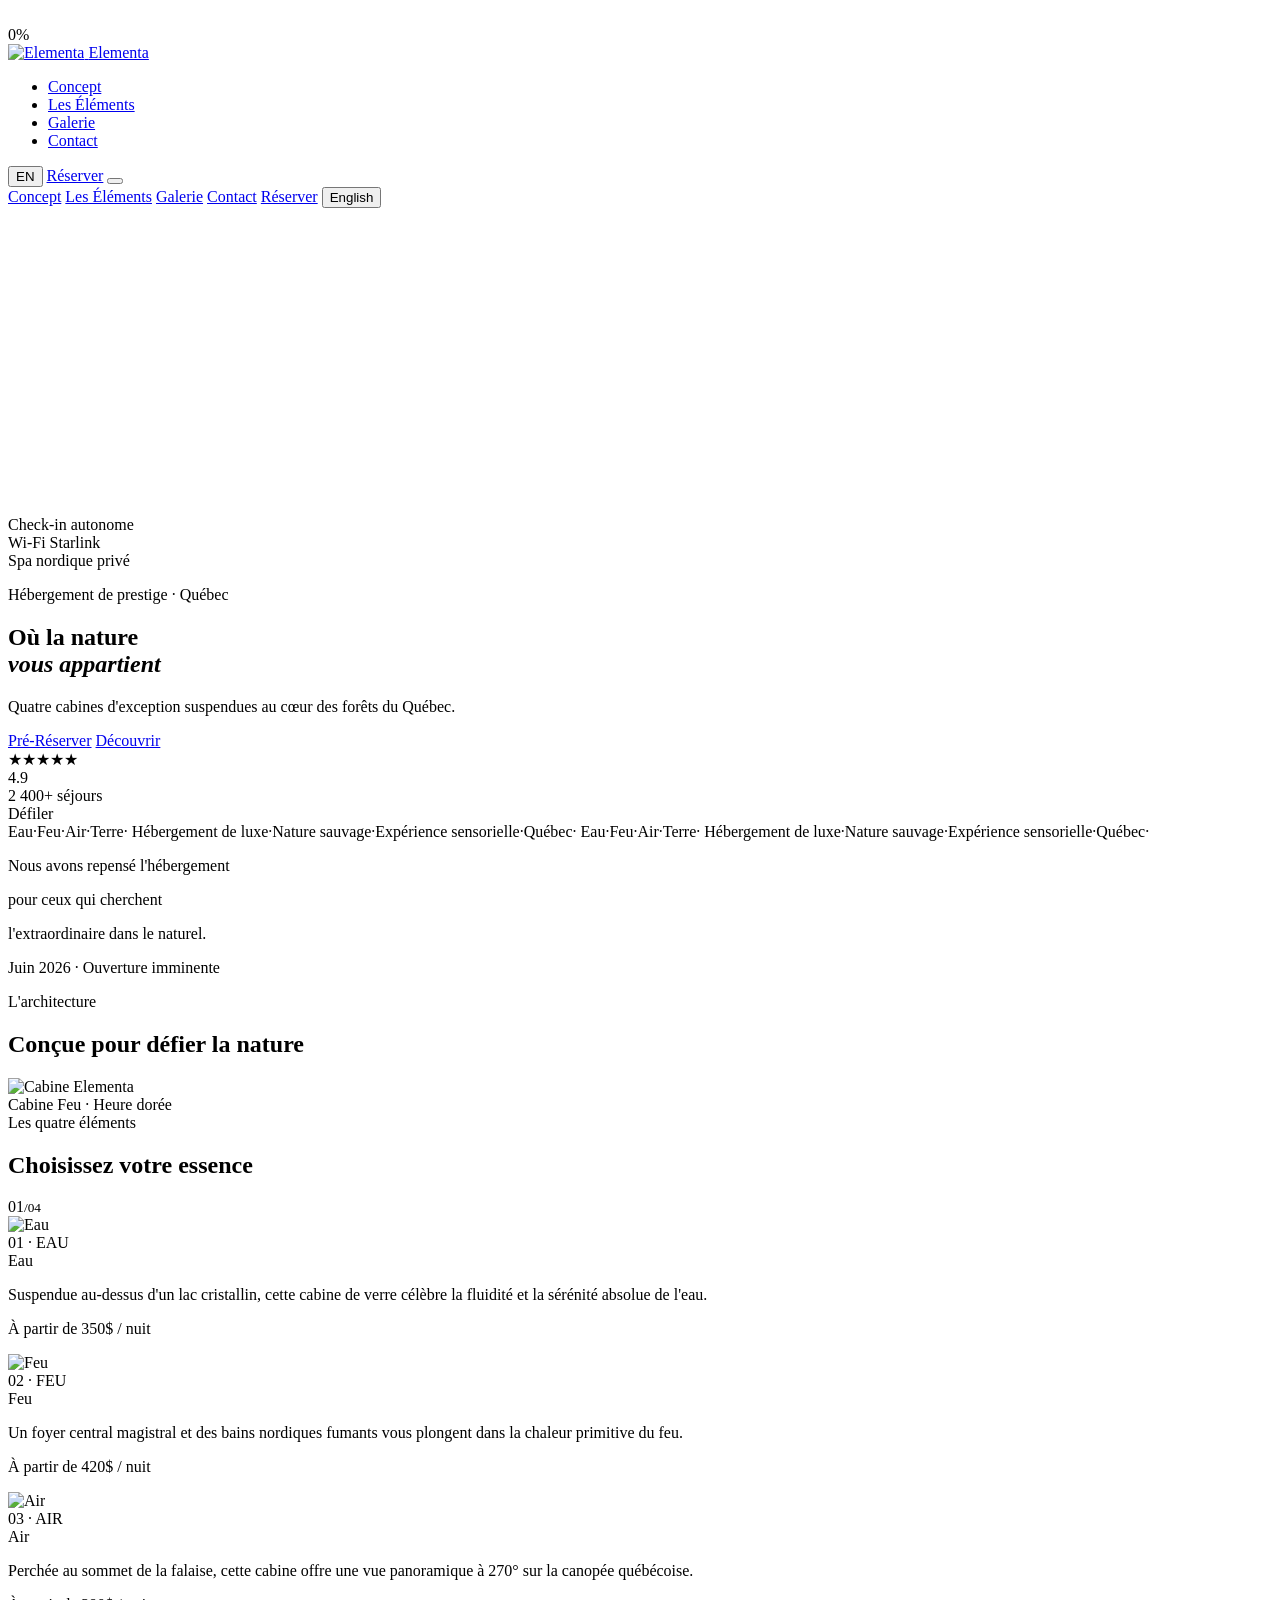
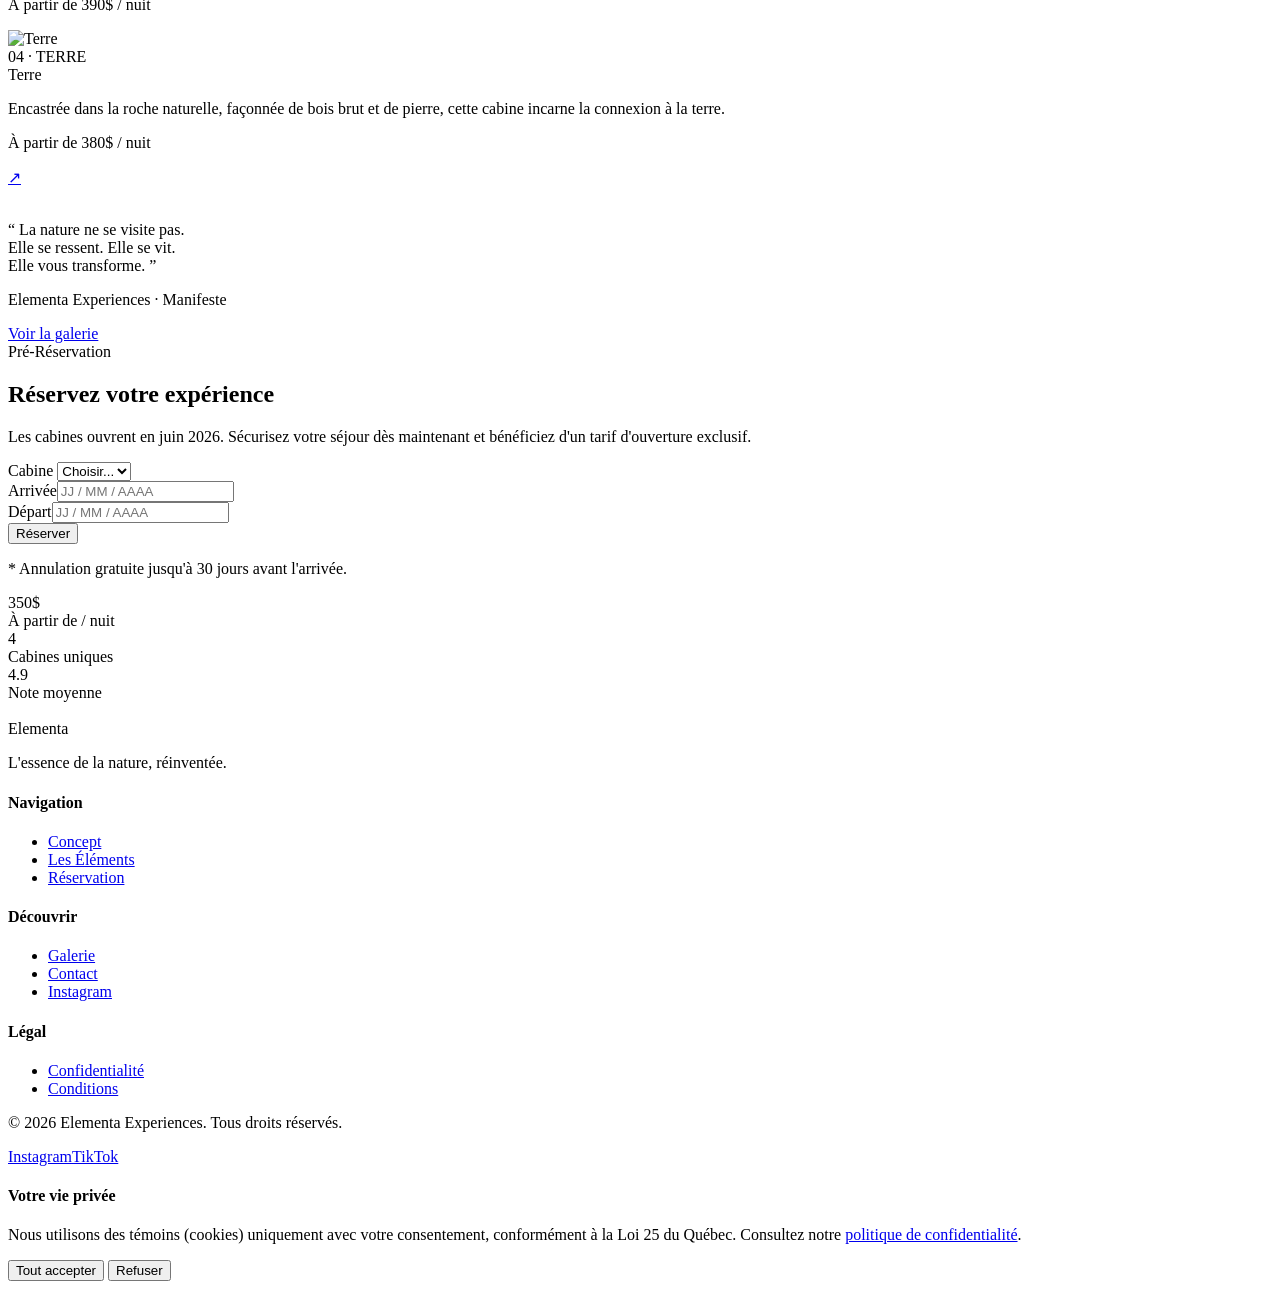
==== commit 001cccab: "Add files via upload" ====
--- a/index.html
+++ b/index.html
@@ -1,628 +1,288 @@
 <!DOCTYPE html>
 <html lang="fr">
 <head>
-<meta charset="UTF-8" />
-<meta name="viewport" content="width=device-width, initial-scale=1.0" />
-<title>Elementa Experiences — Hébergement de prestige · Québec</title>
-<meta name="description" content="Quatre cabines d'exception au cœur des forêts du Québec. Eau, Feu, Air, Terre. Ouverture juin 2026." />
-<link rel="preconnect" href="https://fonts.googleapis.com" />
-<link rel="preconnect" href="https://fonts.gstatic.com" crossorigin />
-<link href="https://fonts.googleapis.com/css2?family=Cormorant+Garamond:ital,wght@0,300;0,400;0,500;0,600;1,300;1,400&family=Jost:wght@300;400;500&family=Montserrat:wght@300;400;500;600&family=Pinyon+Script&display=swap" rel="stylesheet" />
-<style>
-  *,*::before,*::after{box-sizing:border-box;margin:0;padding:0}
-  :root{
-    /* White & black branding — hotel-wellington.com: warm white canvas, near-black ink, restrained bronze accent */
-    --bg:#ece7dd; --panel:#f4f0e7; --line:rgba(22,20,15,.12);
-    --text:#16140f; --muted:#79735f; --gold:#786947; --gold2:#b89a5e;
-    --champagne:#d4cbb4; --ink:#14120d; --ink-soft:#1c1a14;
-    --eau:#0e2730; --feu:#2a1408; --air:#1c262c; --terre:#142010;
-    --ease:cubic-bezier(.22,1,.36,1);
-    --ease-hw:cubic-bezier(.4,0,.22,1);
-  }
-  html{scroll-behavior:smooth}
-  body{background:var(--bg);color:var(--text);font-family:'Jost',sans-serif;font-weight:300;overflow-x:hidden;line-height:1.6}
-  ::selection{background:var(--gold);color:#000}
-  body::after{content:'';position:fixed;inset:0;z-index:9990;pointer-events:none;opacity:.018;
-    background-image:url("data:image/svg+xml,%3Csvg viewBox='0 0 200 200' xmlns='http://www.w3.org/2000/svg'%3E%3Cfilter id='n'%3E%3CfeTurbulence type='fractalNoise' baseFrequency='.9' numOctaves='3'/%3E%3C/filter%3E%3Crect width='100%25' height='100%25' filter='url(%23n)'/%3E%3C/svg%3E");background-size:160px}
-
-  h1,h2,h3,.serif{font-family:'Cormorant Garamond',serif;font-weight:300}
-  .gold{color:var(--gold2)}
-  .script{font-family:'Pinyon Script',cursive;font-style:normal}
-  .eyebrow{font-family:'Montserrat',sans-serif;font-weight:500;font-size:.6rem;letter-spacing:.34em;text-transform:uppercase;color:var(--gold)}
-  .lede{color:var(--muted);font-size:.92rem;letter-spacing:.02em;line-height:1.85}
-  .emblem{width:1em;height:1em;display:inline-block;fill:none;stroke:currentColor;stroke-width:4;stroke-linecap:round;stroke-linejoin:round;vector-effect:non-scaling-stroke}
-
-  /* nav */
-  nav{position:fixed;top:0;left:0;right:0;z-index:500;display:flex;align-items:center;justify-content:space-between;
-    padding:20px 44px;transition:all .45s var(--ease);border-bottom:1px solid transparent}
-  nav.scrolled{background:rgba(236,231,221,.86);backdrop-filter:blur(18px) saturate(120%);-webkit-backdrop-filter:blur(18px) saturate(120%);border-bottom-color:var(--line);padding:13px 44px}
-  /* default nav is over the dark hero video → light text; scrolled over light content → dark text */
-  .brand{display:flex;align-items:center;gap:13px;text-decoration:none;color:#fff;transition:color .4s var(--ease)}
-  nav.scrolled .brand{color:var(--text)}
-  .brand .navmark{width:40px;height:46px;display:block;background:#fff;flex:none;
-    -webkit-mask:url('assets/Logo_Elementa.png') no-repeat;mask:url('assets/Logo_Elementa.png') no-repeat;
-    -webkit-mask-size:360% auto;mask-size:360% auto;-webkit-mask-position:50% 12%;mask-position:50% 12%;
-    transition:background .4s var(--ease)}
-  nav.scrolled .brand .navmark{background:var(--text)}
-  .brand .wm{font-family:'Cormorant Garamond',serif;font-size:1.05rem;letter-spacing:.34em;text-transform:uppercase}
-  .nlinks{display:flex;gap:34px;list-style:none;align-items:center}
-  .nlinks a{font-size:.69rem;letter-spacing:.16em;text-transform:uppercase;color:#fff;opacity:.85;text-decoration:none;position:relative;transition:opacity .3s,color .4s var(--ease)}
-  nav.scrolled .nlinks a{color:var(--text);opacity:.66}
-  .nlinks a::after{content:'';position:absolute;left:0;bottom:-5px;width:0;height:1px;background:var(--gold);transition:width .35s var(--ease)}
-  .nlinks a:hover{opacity:1}.nlinks a:hover::after{width:100%}
-  .nright{display:flex;align-items:center;gap:16px}
-  .lang{background:none;border:1px solid rgba(255,255,255,.42);color:#fff;font-family:'Montserrat',sans-serif;font-weight:500;font-size:.58rem;letter-spacing:.18em;text-transform:uppercase;padding:7px 13px;cursor:pointer;transition:.25s}
-  nav.scrolled .lang{border-color:var(--line);color:var(--gold)}
-  .lang:hover{background:#fff;color:#16140f}
-  nav.scrolled .lang:hover{background:var(--gold);color:#fff}
-  .btn{display:inline-flex;align-items:center;gap:9px;font-family:'Montserrat',sans-serif;font-weight:500;font-size:.62rem;letter-spacing:.2em;text-transform:uppercase;text-decoration:none;cursor:pointer;transition:.3s var(--ease-hw)}
-  .btn-solid{background:var(--text);color:var(--bg);border:1px solid var(--text);padding:11px 24px;font-weight:500}
-  .btn-solid:hover{background:var(--gold);border-color:var(--gold);color:#fff}
-  /* ghost button lives over the dark hero video → light */
-  .btn-ghost{background:none;border:1px solid rgba(255,255,255,.42);color:#fff;padding:13px 30px}
-  .btn-ghost:hover{border-color:#fff;background:rgba(255,255,255,.1)}
-  /* hero solid CTA must pop on the dark video → cream fill */
-  .hero-cta .btn-solid{background:#f6f4ef;color:#16140f;border-color:#f6f4ef}
-  .hero-cta .btn-solid:hover{background:#fff;border-color:#fff;color:#16140f}
-  /* nav reserve button: cream over the hero video, ink once scrolled onto light content */
-  .nav-book{background:#f6f4ef;color:#16140f;border-color:#f6f4ef}
-  nav.scrolled .nav-book{background:var(--text);color:var(--bg);border-color:var(--text)}
-  nav.scrolled .nav-book:hover{background:var(--gold);border-color:var(--gold);color:#fff}
-  .btn-line{color:var(--gold2);border:none;background:none;padding:0;gap:11px}
-  .btn-line .ar{transition:transform .35s var(--ease)}.btn-line:hover .ar{transform:translateX(6px)}
-  .burger{display:none;flex-direction:column;gap:5px;background:none;border:none;cursor:pointer;padding:6px}
-  .burger span{width:22px;height:1.5px;background:#fff;display:block;transition:background .4s var(--ease)}
-  nav.scrolled .burger span{background:var(--text)}
-
-  /* hero — cinematic scroll-scrub stage */
-  #hero{position:relative;height:200vh}
-  .hero-sticky{position:sticky;top:0;height:100vh;min-height:600px;display:flex;align-items:center;justify-content:center;text-align:center;overflow:hidden;background:#080807}
-  .hero-video{position:absolute;inset:0;width:100%;height:100%;object-fit:cover;object-position:50% 46%;background:#080807}
-  .hero-grade{position:absolute;inset:0;pointer-events:none;background:
-    linear-gradient(180deg,rgba(8,8,7,.5) 0%,rgba(8,8,7,.05) 24%,rgba(8,8,7,.12) 56%,rgba(8,8,7,.46) 90%,var(--ink) 100%),
-    radial-gradient(82% 54% at 50% 54%,rgba(8,8,7,.32),transparent 74%)}
-  .hero-in{position:relative;z-index:2;padding:0 24px;max-width:900px}
-  /* hero content sits over the dark video → force light type regardless of the light page theme */
-  .hero-sticky .hero-in,.hero-sticky .hero-title{color:#f6f4ef}
-  .hero-sticky .hero-in .eyebrow{color:#dacfb3}
-  .hero-sticky .hero-sub{color:rgba(246,244,239,.84)}
-  .hero-sticky .scarcity{color:rgba(246,244,239,.74)}
-  .hero-sticky .scrollhint span{color:rgba(246,244,239,.6)}
-  .hero-in .eyebrow{display:block;margin-bottom:26px;opacity:0;transform:translateY(14px)}
-  .hero-title{font-size:clamp(3.2rem,9vw,7.6rem);line-height:.92;margin-bottom:26px}
-  .hero-title span{display:block;opacity:0;transform:translateY(26px)}
-  .hero-title em{font-style:italic}
-  .hero-title .script{font-family:'Pinyon Script',cursive;font-style:normal;font-weight:400;font-size:1.34em;line-height:1.04;display:inline-block;padding:.02em .06em .14em;color:#e8ddc4}
-  .hero-sub{max-width:440px;margin:0 auto 18px;opacity:0;transform:translateY(14px)}
-  .scarcity{display:inline-flex;align-items:center;gap:10px;font-size:.62rem;letter-spacing:.22em;text-transform:uppercase;color:var(--muted);margin-bottom:34px;opacity:0;transform:translateY(14px)}
-  .scarcity .dot{width:6px;height:6px;border-radius:50%;background:var(--gold);box-shadow:0 0 0 4px rgba(200,169,110,.12)}
-  .hero-cta{display:flex;gap:15px;justify-content:center;flex-wrap:wrap;opacity:0;transform:translateY(14px)}
-  .scrollhint{position:absolute;bottom:26px;left:50%;transform:translateX(-50%);z-index:2;display:flex;flex-direction:column;align-items:center;gap:8px;opacity:0}
-  .scrollhint span{font-size:.54rem;letter-spacing:.34em;text-transform:uppercase;color:var(--muted)}
-  .scrollhint i{width:1px;height:34px;background:linear-gradient(var(--gold),transparent);animation:pulse 2s var(--ease) infinite}
-  @keyframes pulse{0%,100%{opacity:.3;transform:scaleY(.7)}50%{opacity:1;transform:scaleY(1)}}
-
-  /* generic section */
-  section{position:relative}
-  .wrap{max-width:1180px;margin:0 auto;padding:0 44px}
-  /* Hotel Wellington reveal system: slideUp / fadeInScaleIn / slideLeft on the signature easing */
-  .reveal{opacity:0;transform:translateY(34px);transition:opacity 1.1s var(--ease-hw),transform 1.1s var(--ease-hw)}
-  .reveal-scale{opacity:0;transform:scale(.94);transition:opacity 1.3s var(--ease-hw),transform 1.3s var(--ease-hw)}
-  .reveal-left{opacity:0;transform:translateX(-46px);transition:opacity 1.1s var(--ease-hw),transform 1.1s var(--ease-hw)}
-  .reveal.in,.reveal-scale.in,.reveal-left.in{opacity:1;transform:none}
-  @media(prefers-reduced-motion:reduce){.reveal,.reveal-scale,.reveal-left{transition:opacity .6s ease;transform:none}}
-
-  /* manifesto */
-  #manifesto{padding:140px 0 130px;text-align:center}
-  .manifesto-q{font-size:clamp(1.7rem,3.4vw,2.9rem);line-height:1.45;max-width:880px;margin:0 auto;font-style:italic}
-  .manifesto-q b{font-weight:400;font-style:normal;color:var(--gold2)}
-  .rule{width:46px;height:1px;background:var(--gold);margin:0 auto 36px}
-  .manifesto-tag{margin-top:34px}
-
-  /* proof */
-  #proof{border-top:1px solid var(--line);border-bottom:1px solid var(--line)}
-  .proof-grid{display:grid;grid-template-columns:repeat(4,1fr)}
-  .stat{padding:54px 24px;text-align:center;border-right:1px solid var(--line)}
-  .stat:last-child{border-right:none}
-  .stat .num{font-family:'Cormorant Garamond',serif;font-size:3.4rem;font-weight:300;color:var(--gold2);line-height:1}
-  .stat .lab{font-size:.58rem;letter-spacing:.24em;text-transform:uppercase;color:var(--muted);margin-top:12px}
-
-  /* elements rooms */
-  .room{min-height:94vh;display:grid;grid-template-columns:1fr 1fr;align-items:stretch}
-  .room.flip .room-media{order:2}
-  .room-media{position:relative;overflow:hidden;min-height:60vh}
-  .room-vid{position:absolute;inset:0;width:100%;height:100%;object-fit:cover;z-index:0}
-  .room-scrim{position:absolute;inset:0;z-index:1;pointer-events:none;background:
-    linear-gradient(180deg,rgba(6,6,5,.12) 0%,rgba(6,6,5,0) 30%,rgba(6,6,5,0) 66%,rgba(6,6,5,.26) 100%)}
-  .room:not(.flip) .room-media::after,.room.flip .room-media::after{content:'';position:absolute;inset:0;z-index:2;pointer-events:none}
-  .room:not(.flip) .room-media::after{background:linear-gradient(90deg,transparent 78%,var(--ink) 100%)}
-  .room.flip .room-media::after{background:linear-gradient(270deg,transparent 78%,var(--ink) 100%)}
-  .room-media .emblem-bg{position:absolute;z-index:3;top:50%;left:50%;transform:translate(-50%,-50%);width:42%;height:auto;color:rgba(231,225,214,.9);opacity:.26;stroke-width:2.5;mix-blend-mode:overlay}
-  .room-media .mlabel{position:absolute;z-index:3;bottom:26px;left:30px;font-size:.56rem;letter-spacing:.3em;text-transform:uppercase;color:rgba(231,225,214,.72)}
-  .m-eau{background:radial-gradient(120% 90% at 30% 20%,#1d4358,transparent 60%),linear-gradient(160deg,#0b1a23,#16384a 60%,#0a141a)}
-  .m-feu{background:radial-gradient(120% 90% at 70% 30%,#5a2a10,transparent 60%),linear-gradient(160deg,#1a0c05,#3a1c0d 60%,#140a05)}
-  .m-air{background:radial-gradient(120% 90% at 50% 15%,#3a4a57,transparent 60%),linear-gradient(160deg,#11181d,#2a3640 60%,#0e1216)}
-  .m-terre{background:radial-gradient(120% 90% at 35% 25%,#27451a,transparent 60%),linear-gradient(160deg,#0c1409,#1c2e16 60%,#0a1107)}
-  .room-body{display:flex;flex-direction:column;justify-content:center;padding:80px 70px;background:var(--ink);color:#e9e3d8}
-  .room.flip .room-body{order:1}
-  .room-body .lede{color:rgba(233,227,216,.62)}
-  .room-idx{font-family:'Cormorant Garamond',serif;font-size:1rem;color:var(--gold2);letter-spacing:.1em;margin-bottom:18px}
-  .room-name{font-size:clamp(3rem,5.5vw,5rem);line-height:1;margin-bottom:8px}
-  .room-el{font-size:.6rem;letter-spacing:.4em;text-transform:uppercase;color:rgba(233,227,216,.5);margin-bottom:26px}
-  .room-desc{max-width:420px;margin-bottom:30px}
-  .room-meta{display:flex;align-items:center;gap:26px;flex-wrap:wrap}
-
-  /* ── dark editorial tiles — alternate against the parchment to break up the white ── */
-  .dark-tile{background:var(--ink);color:#e9e3d8}
-  .dark-tile .eyebrow{color:var(--gold2)}
-  .dark-tile .lede{color:rgba(233,227,216,.6)}
-  .dark-tile .rule{background:var(--gold2)}
-  .dark-tile .manifesto-q b{color:var(--gold2)}
-  .dark-tile .logo-mark{background:#e9e3d8}
-  .dark-tile .fcol h4,.dark-tile .fg label{color:var(--gold2)}
-  .dark-tile .fcol a,.dark-tile .fbrand p,.dark-tile .booknote,.dark-tile .fbot p,.dark-tile .fsoc a{color:rgba(233,227,216,.56)}
-  .dark-tile .fcol a:hover,.dark-tile .fsoc a:hover{color:#e9e3d8}
-  .dark-tile .form{border-color:rgba(233,227,216,.18);background:rgba(255,255,255,.03)}
-  .dark-tile .fg{border-color:rgba(233,227,216,.14)}
-  .dark-tile .fg input,.dark-tile .fg select{color:#e9e3d8}
-  .dark-tile .fg select option{background:#14120d}
-  .dark-tile .btn-solid{background:#e9e3d8;color:var(--ink);border-color:#e9e3d8}
-  .dark-tile .btn-solid:hover{background:var(--gold);color:#fff;border-color:var(--gold)}
-
-  /* experiences */
-  #xp{padding:130px 0}
-  .xp-head{display:flex;justify-content:space-between;align-items:flex-end;gap:26px;margin-bottom:56px;flex-wrap:wrap}
-  .xp-head h2{font-size:clamp(2.2rem,4.4vw,3.6rem);line-height:1.05;margin-top:14px}
-  .xp-grid{display:grid;grid-template-columns:repeat(3,1fr);gap:1px;background:var(--line);border:1px solid var(--line)}
-  .xp{background:var(--bg);padding:42px 36px;transition:background .4s}
-  .xp:hover{background:var(--panel)}
-  .xp .emblem,.xp .xp-ico{width:26px;height:26px;color:var(--gold);margin-bottom:22px}
-  .xp h3{font-size:1.5rem;margin-bottom:10px}
-  .xp p{font-size:.82rem;color:var(--muted);line-height:1.7}
-
-  /* reservation */
-  #book{padding:130px 0;position:relative;overflow:hidden}
-  #book::before{content:'';position:absolute;inset:0;background:radial-gradient(70% 60% at 50% 0%,rgba(200,169,110,.06),transparent 70%)}
-  .book-in{max-width:880px;margin:0 auto;text-align:center;position:relative;padding:0 44px}
-  .book-in h2{font-size:clamp(2.4rem,5vw,4rem);line-height:1.08;margin:16px 0 18px}
-  .form{display:flex;border:1px solid var(--line);max-width:740px;margin:44px auto 18px;background:rgba(10,10,9,.5)}
-  .fg{flex:1;padding:18px 22px;border-right:1px solid var(--line);text-align:left}
-  .fg:last-of-type{border-right:none}
-  .fg label{display:block;font-size:.54rem;letter-spacing:.28em;text-transform:uppercase;color:var(--gold);margin-bottom:6px}
-  .fg input,.fg select{background:none;border:none;outline:none;color:var(--text);font-family:'Jost',sans-serif;font-size:.82rem;width:100%;-webkit-appearance:none;cursor:pointer}
-  .fg select option{background:#111}
-  .form .btn-solid{padding:0 30px}
-  .booknote{font-size:.64rem;color:var(--muted);letter-spacing:.04em}
-
-  /* footer */
-  footer{border-top:1px solid var(--line);padding:70px 0 40px}
-  .ftop{display:flex;justify-content:space-between;gap:50px;flex-wrap:wrap;margin-bottom:54px}
-  .fbrand .brand{margin-bottom:14px}
-  .fbrand p{font-size:.74rem;color:var(--muted);max-width:240px}
-  .fcols{display:flex;gap:56px;flex-wrap:wrap}
-  .fcol h4{font-size:.56rem;letter-spacing:.32em;text-transform:uppercase;color:var(--gold);margin-bottom:18px}
-  .fcol ul{list-style:none}.fcol li{margin-bottom:11px}
-  .fcol a{font-size:.76rem;color:var(--muted);text-decoration:none;transition:color .3s}.fcol a:hover{color:var(--text)}
-  .fbot{display:flex;justify-content:space-between;align-items:center;gap:14px;flex-wrap:wrap;padding-top:30px;border-top:1px solid rgba(255,255,255,.05)}
-  .fbot p{font-size:.62rem;color:var(--muted)}
-  .fsoc{display:flex;gap:18px}.fsoc a{font-size:.62rem;letter-spacing:.16em;text-transform:uppercase;color:var(--muted);text-decoration:none}.fsoc a:hover{color:var(--gold)}
-
-  /* sticky reserve */
-  .sticky-book{position:fixed;right:26px;bottom:26px;z-index:400;opacity:0;transform:translateY(20px) scale(.95);transition:.5s var(--ease);pointer-events:none}
-  .sticky-book.show{opacity:1;transform:none;pointer-events:auto}
-
-  /* loader */
-  #loader{position:fixed;inset:0;z-index:8000;background:var(--bg);display:flex;flex-direction:column;align-items:center;justify-content:center;gap:30px;transition:opacity .6s var(--ease)}
-  .logo-mark{display:block;background:var(--text);
-    -webkit-mask:url('assets/Logo_Elementa.png') center/contain no-repeat;mask:url('assets/Logo_Elementa.png') center/contain no-repeat}
-  #loader .logo-load{width:min(72vw,300px);aspect-ratio:1307/1000;animation:float 2.4s var(--ease) infinite}
-  @keyframes float{0%,100%{transform:translateY(0);opacity:.85}50%{transform:translateY(-7px);opacity:1}}
-  .lbar{width:150px;height:1px;background:rgba(200,169,110,.16);overflow:hidden}
-  .lbar i{display:block;height:100%;width:100%;background:var(--gold);transform:translateX(-100%);animation:load 1.3s var(--ease) forwards}
-  @keyframes load{to{transform:translateX(0)}}
-
-  @media(max-width:980px){
-    nav{padding:16px 22px}.nlinks,.nav-book{display:none}.burger{display:flex}
-    .wrap{padding:0 22px}
-    .proof-grid{grid-template-columns:1fr 1fr}.stat:nth-child(2){border-right:none}.stat:nth-child(1),.stat:nth-child(2){border-bottom:1px solid var(--line)}
-    .room{grid-template-columns:1fr}.room.flip .room-media{order:0}.room.flip .room-body{order:1}
-    .room-media{min-height:46vh}.room-body{padding:54px 30px}
-    .xp-grid{grid-template-columns:1fr}
-    .form{flex-direction:column}.fg{border-right:none;border-bottom:1px solid var(--line)}.form .btn-solid{padding:18px}
-  }
-</style>
+  <meta charset="UTF-8" />
+  <meta name="viewport" content="width=device-width, initial-scale=1.0" />
+  <title>Elementa Experiences — Hébergement de prestige · Québec</title>
+  <meta name="description" content="Quatre cabines d'exception suspendues au cœur des forêts du Québec. Eau, Feu, Air, Terre — une expérience sensorielle unique." />
+
+  <link rel="preconnect" href="https://fonts.googleapis.com" />
+  <link rel="preconnect" href="https://fonts.gstatic.com" crossorigin />
+  <link href="https://fonts.googleapis.com/css2?family=Cormorant+Garamond:ital,wght@0,300;0,400;0,500;1,300;1,400&family=Inter:wght@300;400;500&display=swap" rel="stylesheet" />
+  <link rel="stylesheet" href="assets/styles.css" />
+
+  <script src="https://cdnjs.cloudflare.com/ajax/libs/gsap/3.12.5/gsap.min.js"></script>
+  <script src="https://cdnjs.cloudflare.com/ajax/libs/gsap/3.12.5/ScrollTrigger.min.js"></script>
 </head>
 <body>
 
-<!-- ░░ SVG emblem library ░░ -->
-<svg width="0" height="0" style="position:absolute" aria-hidden="true">
-  <defs>
-    <!-- master mark -->
-    <symbol id="mark" viewBox="0 0 100 120">
-      <ellipse cx="50" cy="60" rx="33" ry="44"/>
-      <path d="M50 38 L61 54 L50 66 L39 54 Z"/>
-      <path d="M50 66 L50 80"/>
-      <path d="M50 34 L50 25 M44 35 L40 27 M56 35 L60 27"/>
-      <path d="M35 86 q 7.5 -6 15 0 t 15 0"/>
-      <path d="M35 93 q 7.5 -6 15 0 t 15 0"/>
-    </symbol>
-    <!-- eau -->
-    <symbol id="eau" viewBox="0 0 100 100">
-      <path d="M16 40 q 9 -9 18 0 t 18 0 t 18 0"/>
-      <path d="M16 52 q 9 -9 18 0 t 18 0 t 18 0"/>
-      <path d="M16 64 q 9 -9 18 0 t 18 0 t 18 0"/>
-      <path d="M16 76 q 9 -9 18 0 t 18 0 t 18 0"/>
-    </symbol>
-    <!-- feu -->
-    <symbol id="feu" viewBox="0 0 100 100">
-      <path d="M44 76 C 28 60 34 38 50 18 C 66 38 72 60 56 76"/>
-      <path d="M42 76 q 8 6 16 0"/>
-      <path d="M50 70 C 43 62 45 50 50 42 C 55 50 57 62 50 70"/>
-    </symbol>
-    <!-- air -->
-    <symbol id="air" viewBox="0 0 100 100">
-      <path d="M22 64 H78"/>
-      <path d="M50 50 L50 28"/>
-      <path d="M54 51 L60 32"/><path d="M46 51 L40 32"/>
-      <path d="M57 53 L68 38"/><path d="M43 53 L32 38"/>
-      <path d="M60 55 L72 46"/><path d="M40 55 L28 46"/>
-      <path d="M61 58 L73 55"/><path d="M39 58 L27 55"/>
-    </symbol>
-    <!-- terre -->
-    <symbol id="terre" viewBox="0 0 100 100">
-      <path d="M50 16 C 64 28 68 40 68 47 C 68 57 58 70 50 82 C 42 70 32 57 32 47 C 32 40 36 28 50 16 Z"/>
-      <path d="M50 24 L50 78"/>
-      <path d="M50 44 L61 37"/><path d="M50 44 L39 37"/>
-      <path d="M50 56 L63 49"/><path d="M50 56 L37 49"/>
-    </symbol>
-  </defs>
-</svg>
-
-<!-- loader -->
-<div id="loader"><div class="logo-mark logo-load"></div><div class="lbar"><i></i></div></div>
-
-<!-- nav -->
+<!-- Loader (home only) -->
+<div id="loader">
+  <img class="ld-emblem" src="assets/logo.jpg" alt="" />
+  <div class="ld-track"><div class="ld-bar" id="ldBar"></div></div>
+  <div class="ld-pct" id="ldPct">0%</div>
+</div>
+
+<div id="sprog"></div>
+
+<!-- NAV -->
 <nav id="nav">
-  <a href="#hero" class="brand"><span class="navmark"></span><span class="wm">Elementa</span></a>
-  <ul class="nlinks">
-    <li><a href="#manifesto" data-fr="Le concept" data-en="The concept">Le concept</a></li>
-    <li><a href="#eau-room" data-fr="Les éléments" data-en="The elements">Les éléments</a></li>
-    <li><a href="#xp" data-fr="Expériences" data-en="Experiences">Expériences</a></li>
-    <li><a href="#book" data-fr="Réserver" data-en="Reserve">Réserver</a></li>
+  <a href="index.html" class="n-brand">
+    <img class="n-emblem" src="assets/logo.jpg" alt="Elementa" />
+    <span class="n-word">Elementa</span>
+  </a>
+  <ul class="n-links">
+    <li><a href="#intro" data-fr="Concept" data-en="Concept">Concept</a></li>
+    <li><a href="#elements-sticky" data-fr="Les Éléments" data-en="The Elements">Les Éléments</a></li>
+    <li><a href="galerie.html" data-fr="Galerie" data-en="Gallery">Galerie</a></li>
+    <li><a href="contact.html" data-fr="Contact" data-en="Contact">Contact</a></li>
   </ul>
-  <div class="nright">
-    <button class="lang" id="lang">EN</button>
-    <a href="#book" class="btn btn-solid nav-book" data-fr="Réserver" data-en="Book now">Réserver</a>
-    <button class="burger" id="burger" aria-label="Menu"><span></span><span></span><span></span></button>
+  <div class="n-right">
+    <button class="n-lang" id="langBtn">EN</button>
+    <a href="#booking" class="n-book" data-fr="Réserver" data-en="Book Now">Réserver</a>
+    <button class="n-burger" id="burger"><span></span><span></span><span></span></button>
   </div>
 </nav>
 
-<!-- hero -->
+<!-- Mobile menu -->
+<div id="mmenu">
+  <a href="#intro" data-fr="Concept" data-en="Concept">Concept</a>
+  <a href="#elements-sticky" data-fr="Les Éléments" data-en="The Elements">Les Éléments</a>
+  <a href="galerie.html" data-fr="Galerie" data-en="Gallery">Galerie</a>
+  <a href="contact.html" data-fr="Contact" data-en="Contact">Contact</a>
+  <a href="#booking" class="mm-cta" data-fr="Réserver" data-en="Book Now">Réserver</a>
+  <button class="mm-lang" id="mlangBtn">English</button>
+</div>
+
+<!-- Hidden source video -->
+<video id="vv" src="hero.mp4" preload="auto" muted playsinline></video>
+
+<!-- ══ HERO ════════════════════════════════════════════════════ -->
 <section id="hero">
-  <div class="hero-sticky">
-    <video id="heroVideo" class="hero-video" poster="assets/hero-poster.jpg" muted playsinline webkit-playsinline preload="auto" disablepictureinpicture aria-hidden="true">
-      <source src="assets/video.mp4" type="video/mp4" />
-    </video>
-    <div class="hero-grade"></div>
-    <div class="hero-in">
-    <span class="eyebrow" data-fr="Hébergement de prestige · Québec" data-en="Prestige accommodation · Québec">Hébergement de prestige · Québec</span>
-    <h1 class="hero-title">
-      <span data-fr="Où la nature" data-en="Where nature">Où la nature</span>
-      <span><em class="gold script" data-fr="vous appartient" data-en="belongs to you">vous appartient</em></span>
-    </h1>
-    <p class="hero-sub lede" data-fr="Quatre cabines d'exception, façonnées par les éléments, au cœur des forêts du Québec." data-en="Four exceptional cabins, shaped by the elements, in the heart of Québec's forests.">Quatre cabines d'exception, façonnées par les éléments, au cœur des forêts du Québec.</p>
-    <div class="scarcity"><span class="dot"></span><span data-fr="Seulement 4 cabines · Ouverture juin 2026" data-en="Only 4 cabins · Opening June 2026">Seulement 4 cabines · Ouverture juin 2026</span></div>
-    <div class="hero-cta">
-      <a href="#book" class="btn btn-solid" data-fr="Pré-réserver" data-en="Pre-book">Pré-réserver</a>
-      <a href="#manifesto" class="btn btn-ghost" data-fr="Découvrir le lieu" data-en="Discover the place">Découvrir le lieu</a>
-    </div>
-  </div>
-    <div class="scrollhint"><span data-fr="Défiler" data-en="Scroll">Défiler</span><i></i></div>
-  </div>
-</section>
-
-<!-- manifesto -->
-<section id="manifesto" class="dark-tile">
-  <div class="wrap reveal">
-    <div class="rule"></div>
-    <p class="manifesto-q serif">
-      <span data-fr="La nature ne se visite pas." data-en="Nature is not visited.">La nature ne se visite pas.</span>
-      <b data-fr=" Elle se ressent, elle se vit, " data-en=" It is felt, it is lived, "> Elle se ressent, elle se vit, </b>
-      <span data-fr="elle vous transforme." data-en="it transforms you.">elle vous transforme.</span>
+  <div id="hero-sticky">
+    <canvas id="vc"></canvas>
+    <div class="h-overlay"></div>
+
+    <div class="h-pill pill-1"><span class="dot"></span><span data-fr="Check-in autonome" data-en="Self Check-in">Check-in autonome</span></div>
+    <div class="h-pill pill-2"><span class="dot"></span><span data-fr="Wi-Fi Starlink" data-en="Starlink Wi-Fi">Wi-Fi Starlink</span></div>
+    <div class="h-pill pill-3"><span class="dot"></span><span data-fr="Spa nordique privé" data-en="Private Nordic Spa">Spa nordique privé</span></div>
+
+    <div class="h-content">
+      <p class="h-eye" data-fr="Hébergement de prestige · Québec" data-en="Prestige Accommodation · Québec">Hébergement de prestige · Québec</p>
+      <h1 class="h-title">
+        <span data-fr="Où la nature" data-en="Where nature">Où la nature</span><br>
+        <em data-fr="vous appartient" data-en="belongs to you">vous appartient</em>
+      </h1>
+      <p class="h-sub" data-fr="Quatre cabines d'exception suspendues au cœur des forêts du Québec." data-en="Four exceptional cabins suspended in the heart of Québec's forests.">
+        Quatre cabines d'exception suspendues au cœur des forêts du Québec.
+      </p>
+      <div class="h-actions">
+        <a href="#booking" class="h-cta" data-fr="Pré-Réserver" data-en="Pre-Book">Pré-Réserver</a>
+        <a href="#elements-sticky" class="h-cta-ghost" data-fr="Découvrir" data-en="Discover">Découvrir</a>
+      </div>
+    </div>
+
+    <div class="h-rating">
+      <div class="stars">★★★★★</div>
+      <div class="score">4.9</div>
+      <div class="label" data-fr="2 400+ séjours" data-en="2,400+ stays">2 400+ séjours</div>
+    </div>
+
+    <div class="h-scroll">
+      <span class="h-scroll-txt" data-fr="Défiler" data-en="Scroll">Défiler</span>
+      <div class="h-scroll-line"></div>
+    </div>
+  </div>
+</section>
+
+<!-- ══ MARQUEE ════════════════════════════════════════════════ -->
+<div class="marquee">
+  <div class="marquee-t">
+    <span class="mq-i">Eau</span><span class="mq-dot">·</span><span class="mq-i">Feu</span><span class="mq-dot">·</span><span class="mq-i">Air</span><span class="mq-dot">·</span><span class="mq-i">Terre</span><span class="mq-dot">·</span>
+    <span class="mq-i">Hébergement de luxe</span><span class="mq-dot">·</span><span class="mq-i">Nature sauvage</span><span class="mq-dot">·</span><span class="mq-i">Expérience sensorielle</span><span class="mq-dot">·</span><span class="mq-i">Québec</span><span class="mq-dot">·</span>
+    <span class="mq-i">Eau</span><span class="mq-dot">·</span><span class="mq-i">Feu</span><span class="mq-dot">·</span><span class="mq-i">Air</span><span class="mq-dot">·</span><span class="mq-i">Terre</span><span class="mq-dot">·</span>
+    <span class="mq-i">Hébergement de luxe</span><span class="mq-dot">·</span><span class="mq-i">Nature sauvage</span><span class="mq-dot">·</span><span class="mq-i">Expérience sensorielle</span><span class="mq-dot">·</span><span class="mq-i">Québec</span><span class="mq-dot">·</span>
+  </div>
+</div>
+
+<!-- ══ INTRO ══════════════════════════════════════════════════ -->
+<section id="intro">
+  <div class="intro-wrap">
+    <p class="intro-line"><span data-fr="Nous avons repensé l'hébergement" data-en="We reimagined accommodation">Nous avons repensé l'hébergement</span></p>
+    <p class="intro-line"><span data-fr="pour ceux qui cherchent" data-en="for those who seek">pour ceux qui cherchent</span></p>
+    <p class="intro-line"><span data-fr="l'extraordinaire dans le naturel." data-en="the extraordinary in the natural.">l'extraordinaire dans le naturel.</span></p>
+    <p class="intro-tag" data-fr="Juin 2026 · Ouverture imminente" data-en="June 2026 · Opening soon">Juin 2026 · Ouverture imminente</p>
+  </div>
+</section>
+
+<!-- ══ 3D SCROLL CARD ═════════════════════════════════════════ -->
+<section id="showcase">
+  <div class="sc-inner">
+    <div class="sc-header" id="scHeader">
+      <span class="sc-eye" data-fr="L'architecture" data-en="The architecture">L'architecture</span>
+      <h2 class="sc-title">
+        <span data-fr="Conçue pour" data-en="Designed to">Conçue pour</span>
+        <span class="big" data-fr="défier la nature" data-en="defy nature">défier la nature</span>
+      </h2>
+    </div>
+    <div class="sc-card" id="scCard">
+      <div class="sc-card-inner">
+        <img src="assets/cabin-golden.webp" alt="Cabine Elementa" draggable="false" />
+        <div class="sc-badge"><span class="dot"></span><span data-fr="Cabine Feu · Heure dorée" data-en="Fire Cabin · Golden hour">Cabine Feu · Heure dorée</span></div>
+      </div>
+    </div>
+  </div>
+</section>
+
+<!-- ══ ELEMENTS — CARD STACK ══════════════════════════════════ -->
+<section id="elements-sticky">
+  <div class="el-header">
+    <div>
+      <span class="sec-label" data-fr="Les quatre éléments" data-en="The four elements">Les quatre éléments</span>
+      <h2 class="sec-title" data-fr="Choisissez votre essence" data-en="Choose your essence">Choisissez votre essence</h2>
+    </div>
+    <div class="el-counter"><span id="elCounter">01</span><small>/04</small></div>
+  </div>
+
+  <div class="cardstack" id="cardstack">
+    <div class="cs-track" id="csTrack">
+      <article class="cs-card">
+        <img src="assets/el-eau.jpg" alt="Eau" style="object-position:center 45%" />
+        <div class="cs-grad"></div>
+        <div class="cs-body">
+          <span class="el-tag">01 · <span data-fr="EAU" data-en="WATER">EAU</span></span>
+          <div class="el-name" data-fr="Eau" data-en="Water">Eau</div>
+          <p class="el-desc" data-fr="Suspendue au-dessus d'un lac cristallin, cette cabine de verre célèbre la fluidité et la sérénité absolue de l'eau." data-en="Suspended above a crystal lake, this glass cabin celebrates the fluidity and absolute serenity of water.">Suspendue au-dessus d'un lac cristallin, cette cabine de verre célèbre la fluidité et la sérénité absolue de l'eau.</p>
+          <p class="el-price" data-fr="À partir de 350$ / nuit" data-en="From $350 / night">À partir de 350$ / nuit</p>
+        </div>
+      </article>
+      <article class="cs-card">
+        <img src="assets/el-feu.jpg" alt="Feu" style="object-position:center 50%" />
+        <div class="cs-grad"></div>
+        <div class="cs-body">
+          <span class="el-tag">02 · <span data-fr="FEU" data-en="FIRE">FEU</span></span>
+          <div class="el-name" data-fr="Feu" data-en="Fire">Feu</div>
+          <p class="el-desc" data-fr="Un foyer central magistral et des bains nordiques fumants vous plongent dans la chaleur primitive du feu." data-en="A majestic central fireplace and steaming Nordic baths immerse you in fire's primal warmth.">Un foyer central magistral et des bains nordiques fumants vous plongent dans la chaleur primitive du feu.</p>
+          <p class="el-price" data-fr="À partir de 420$ / nuit" data-en="From $420 / night">À partir de 420$ / nuit</p>
+        </div>
+      </article>
+      <article class="cs-card">
+        <img src="assets/el-air.jpg" alt="Air" style="object-position:center 52%" />
+        <div class="cs-grad"></div>
+        <div class="cs-body">
+          <span class="el-tag">03 · <span data-fr="AIR" data-en="AIR">AIR</span></span>
+          <div class="el-name" data-fr="Air" data-en="Air">Air</div>
+          <p class="el-desc" data-fr="Perchée au sommet de la falaise, cette cabine offre une vue panoramique à 270° sur la canopée québécoise." data-en="Perched at the cliff's summit, this cabin offers a 270° panoramic view over the Québec canopy.">Perchée au sommet de la falaise, cette cabine offre une vue panoramique à 270° sur la canopée québécoise.</p>
+          <p class="el-price" data-fr="À partir de 390$ / nuit" data-en="From $390 / night">À partir de 390$ / nuit</p>
+        </div>
+      </article>
+      <article class="cs-card">
+        <img src="assets/el-terre.jpg" alt="Terre" style="object-position:center 48%" />
+        <div class="cs-grad"></div>
+        <div class="cs-body">
+          <span class="el-tag">04 · <span data-fr="TERRE" data-en="EARTH">TERRE</span></span>
+          <div class="el-name" data-fr="Terre" data-en="Earth">Terre</div>
+          <p class="el-desc" data-fr="Encastrée dans la roche naturelle, façonnée de bois brut et de pierre, cette cabine incarne la connexion à la terre." data-en="Set into natural rock, crafted from raw wood and stone, this cabin embodies connection to the earth.">Encastrée dans la roche naturelle, façonnée de bois brut et de pierre, cette cabine incarne la connexion à la terre.</p>
+          <p class="el-price" data-fr="À partir de 380$ / nuit" data-en="From $380 / night">À partir de 380$ / nuit</p>
+        </div>
+      </article>
+    </div>
+    <div class="cs-foot">
+      <div class="cs-dots" id="csDots"></div>
+      <a href="#booking" class="cs-link" aria-label="Réserver" title="Réserver">↗</a>
+    </div>
+  </div>
+</section>
+
+<!-- ══ PHILOSOPHY ═════════════════════════════════════════════ -->
+<section id="philosophy">
+  <img class="phi-img" src="assets/cabin-golden.webp" alt="" />
+  <div class="phi-veil"></div>
+  <div class="phi-content">
+    <div class="phi-line reveal"></div>
+    <p class="phi-q reveal" data-fr="&ldquo;&nbsp;La nature ne se visite pas.<br>Elle se ressent. Elle se vit.<br>Elle vous transforme.&nbsp;&rdquo;" data-en="&ldquo;&nbsp;Nature is not visited.<br>It is felt. It is lived.<br>It transforms you.&nbsp;&rdquo;">
+      &ldquo;&nbsp;La nature ne se visite pas.<br>Elle se ressent. Elle se vit.<br>Elle vous transforme.&nbsp;&rdquo;
     </p>
-    <p class="manifesto-tag eyebrow" data-fr="Le manifeste Elementa" data-en="The Elementa manifesto">Le manifeste Elementa</p>
-  </div>
-</section>
-
-<!-- proof -->
-<section id="proof">
-  <div class="proof-grid">
-    <div class="stat reveal"><div class="num" data-count="4">4</div><div class="lab" data-fr="Cabines uniques" data-en="Unique cabins">Cabines uniques</div></div>
-    <div class="stat reveal"><div class="num" data-count="0">0</div><div class="lab" data-fr="Voisins" data-en="Neighbours">Voisins</div></div>
-    <div class="stat reveal"><div class="num" data-count="100" data-suffix=" ha">100 ha</div><div class="lab" data-fr="De forêt privée" data-en="Of private forest">De forêt privée</div></div>
-    <div class="stat reveal"><div class="num">4.9★</div><div class="lab" data-fr="Note des premiers séjours" data-en="First-stay rating">Note des premiers séjours</div></div>
-  </div>
-</section>
-
-<!-- intro to elements -->
-<section style="padding:120px 0 30px;text-align:center">
-  <div class="wrap reveal">
-    <span class="eyebrow" data-fr="Les quatre éléments" data-en="The four elements">Les quatre éléments</span>
-    <h2 class="serif" style="font-size:clamp(2.2rem,4.6vw,3.8rem);line-height:1.05;margin-top:16px;max-width:760px;margin-inline:auto" data-fr="Quatre cabines. Quatre essences. Une seule règle&nbsp;: choisir la vôtre." data-en="Four cabins. Four essences. One rule: choose yours.">Quatre cabines. Quatre essences. Une seule règle&nbsp;: choisir la vôtre.</h2>
-  </div>
-</section>
-
-<!-- EAU -->
-<section class="room" id="eau-room">
-  <div class="room-media m-eau reveal-scale">
-    <video class="room-vid" muted loop playsinline webkit-playsinline preload="none" poster="assets/poster-eau.jpg" data-src="assets/244839_tiny.mp4"></video>
-    <div class="room-scrim"></div>
-    <svg class="emblem emblem-bg"><use href="#eau"/></svg><span class="mlabel" data-fr="Cabine Eau" data-en="Water Cabin">Cabine Eau</span>
-  </div>
-  <div class="room-body reveal-left">
-    <div class="room-idx">01 — <span data-fr="EAU" data-en="WATER">EAU</span></div>
-    <h2 class="room-name serif">Eau</h2>
-    <div class="room-el" data-fr="Fluidité · Sérénité" data-en="Fluidity · Serenity">Fluidité · Sérénité</div>
-    <p class="room-desc lede" data-fr="Suspendue au-dessus d'un lac cristallin, parois de verre et bain à débordement&nbsp;: une cabine qui efface la frontière entre l'eau et le ciel." data-en="Suspended above a crystal lake, glass walls and an infinity bath — a cabin that dissolves the line between water and sky.">Suspendue au-dessus d'un lac cristallin, parois de verre et bain à débordement&nbsp;: une cabine qui efface la frontière entre l'eau et le ciel.</p>
-    <div class="room-meta">
-      <a href="#book" class="btn btn-line" data-fr="Réserver l'Eau" data-en="Reserve Water">Réserver l'Eau <span class="ar">→</span></a>
-    </div>
-  </div>
-</section>
-
-<!-- FEU -->
-<section class="room flip">
-  <div class="room-media m-feu reveal-scale">
-    <video class="room-vid" muted loop playsinline webkit-playsinline preload="none" poster="assets/poster-feu.jpg" data-src="assets/201025-914542929_tiny.mp4"></video>
-    <div class="room-scrim"></div>
-    <svg class="emblem emblem-bg"><use href="#feu"/></svg><span class="mlabel" data-fr="Cabine Feu" data-en="Fire Cabin">Cabine Feu</span>
-  </div>
-  <div class="room-body reveal-left">
-    <div class="room-idx">02 — <span data-fr="FEU" data-en="FIRE">FEU</span></div>
-    <h2 class="room-name serif">Feu</h2>
-    <div class="room-el" data-fr="Chaleur · Intensité" data-en="Warmth · Intensity">Chaleur · Intensité</div>
-    <p class="room-desc lede" data-fr="Un foyer central suspendu, un sauna de cèdre et des bains nordiques fumants sous les étoiles. La chaleur primitive, réinventée." data-en="A suspended central hearth, a cedar sauna and steaming Nordic baths under the stars. Primal warmth, reimagined.">Un foyer central suspendu, un sauna de cèdre et des bains nordiques fumants sous les étoiles. La chaleur primitive, réinventée.</p>
-    <div class="room-meta">
-      <a href="#book" class="btn btn-line" data-fr="Réserver le Feu" data-en="Reserve Fire">Réserver le Feu <span class="ar">→</span></a>
-    </div>
-  </div>
-</section>
-
-<!-- AIR -->
-<section class="room">
-  <div class="room-media m-air reveal-scale">
-    <video class="room-vid" muted loop playsinline webkit-playsinline preload="none" poster="assets/poster-air.jpg" data-src="assets/217947_tiny.mp4"></video>
-    <div class="room-scrim"></div>
-    <svg class="emblem emblem-bg"><use href="#air"/></svg><span class="mlabel" data-fr="Cabine Air" data-en="Air Cabin">Cabine Air</span>
-  </div>
-  <div class="room-body reveal-left">
-    <div class="room-idx">03 — <span data-fr="AIR" data-en="AIR">AIR</span></div>
-    <h2 class="room-name serif">Air</h2>
-    <div class="room-el" data-fr="Légèreté · Horizon" data-en="Lightness · Horizon">Légèreté · Horizon</div>
-    <p class="room-desc lede" data-fr="Perchée au sommet de la falaise, une vue panoramique à 270° sur la canopée. Dormir au niveau des cimes, au rythme du vent." data-en="Perched atop the cliff, a 270° panorama over the canopy. Sleep at treetop level, to the rhythm of the wind.">Perchée au sommet de la falaise, une vue panoramique à 270° sur la canopée. Dormir au niveau des cimes, au rythme du vent.</p>
-    <div class="room-meta">
-      <a href="#book" class="btn btn-line" data-fr="Réserver l'Air" data-en="Reserve Air">Réserver l'Air <span class="ar">→</span></a>
-    </div>
-  </div>
-</section>
-
-<!-- TERRE -->
-<section class="room flip">
-  <div class="room-media m-terre reveal-scale">
-    <video class="room-vid" muted loop playsinline webkit-playsinline preload="none" poster="assets/poster-terre.jpg" data-src="assets/229521_tiny.mp4"></video>
-    <div class="room-scrim"></div>
-    <svg class="emblem emblem-bg"><use href="#terre"/></svg><span class="mlabel" data-fr="Cabine Terre" data-en="Earth Cabin">Cabine Terre</span>
-  </div>
-  <div class="room-body reveal-left">
-    <div class="room-idx">04 — <span data-fr="TERRE" data-en="EARTH">TERRE</span></div>
-    <h2 class="room-name serif">Terre</h2>
-    <div class="room-el" data-fr="Ancrage · Intimité" data-en="Grounding · Intimacy">Ancrage · Intimité</div>
-    <p class="room-desc lede" data-fr="Encastrée dans la roche, façonnée de bois brut et de pierre. L'intimité absolue d'un refuge qui semble né de la montagne." data-en="Set into the rock, crafted from raw wood and stone. The absolute intimacy of a refuge that seems born of the mountain.">Encastrée dans la roche, façonnée de bois brut et de pierre. L'intimité absolue d'un refuge qui semble né de la montagne.</p>
-    <div class="room-meta">
-      <a href="#book" class="btn btn-line" data-fr="Réserver la Terre" data-en="Reserve Earth">Réserver la Terre <span class="ar">→</span></a>
-    </div>
-  </div>
-</section>
-
-<!-- experiences -->
-<section id="xp">
-  <div class="wrap">
-    <div class="xp-head reveal">
-      <div><span class="eyebrow" data-fr="Sur le domaine" data-en="On the estate">Sur le domaine</span>
-      <h2 class="serif" data-fr="Le temps, autrement" data-en="Time, differently">Le temps, autrement</h2></div>
-      <p class="lede" style="max-width:340px" data-fr="Chaque séjour s'accompagne d'expériences pensées pour réveiller les sens." data-en="Every stay comes with experiences designed to awaken the senses.">Chaque séjour s'accompagne d'expériences pensées pour réveiller les sens.</p>
-    </div>
-    <div class="xp-grid">
-      <div class="xp reveal-scale"><svg class="emblem"><use href="#feu"/></svg><h3 class="serif" data-fr="Sauna nordique" data-en="Nordic sauna">Sauna nordique</h3><p data-fr="Cycle chaud-froid face à la forêt, suivi d'un repos au coin du feu." data-en="Hot-cold cycle facing the forest, then rest by the fire.">Cycle chaud-froid face à la forêt, suivi d'un repos au coin du feu.</p></div>
-      <div class="xp reveal-scale"><svg class="emblem"><use href="#air"/></svg><h3 class="serif" data-fr="Observation des étoiles" data-en="Stargazing">Observation des étoiles</h3><p data-fr="Ciel sans pollution lumineuse et télescope guidé par un naturaliste." data-en="Light-pollution-free sky and a telescope guided by a naturalist.">Ciel sans pollution lumineuse et télescope guidé par un naturaliste.</p></div>
-      <div class="xp reveal-scale"><svg class="emblem"><use href="#terre"/></svg><h3 class="serif" data-fr="Table du terroir" data-en="Local table">Table du terroir</h3><p data-fr="Menu privé du chef, produits du Québec livrés directement à la cabine." data-en="Private chef's menu, Québec produce delivered to your cabin.">Menu privé du chef, produits du Québec livrés directement à la cabine.</p></div>
-      <div class="xp reveal-scale"><svg class="emblem"><use href="#eau"/></svg><h3 class="serif" data-fr="Bain flottant" data-en="Floating bath">Bain flottant</h3><p data-fr="Bains nordiques au bord du lac, du lever du jour à la nuit étoilée." data-en="Nordic baths at the lake's edge, from dawn to starlit night.">Bains nordiques au bord du lac, du lever du jour à la nuit étoilée.</p></div>
-      <div class="xp reveal-scale"><svg class="emblem"><use href="#terre"/></svg><h3 class="serif" data-fr="Raquette &amp; sentiers" data-en="Snowshoe &amp; trails">Raquette &amp; sentiers</h3><p data-fr="Réseau privé de sentiers à travers 100 hectares de forêt vierge." data-en="Private trail network across 100 hectares of untouched forest.">Réseau privé de sentiers à travers 100 hectares de forêt vierge.</p></div>
-      <div class="xp reveal-scale"><svg class="emblem"><use href="#mark"/></svg><h3 class="serif" data-fr="Guide naturaliste" data-en="Naturalist guide">Guide naturaliste</h3><p data-fr="Sorties privées à la rencontre de la faune et de la flore du domaine." data-en="Private outings to discover the estate's wildlife and flora.">Sorties privées à la rencontre de la faune et de la flore du domaine.</p></div>
-    </div>
-  </div>
-</section>
-
-<!-- reservation -->
-<section id="book" class="dark-tile">
-  <div class="book-in reveal">
-    <span class="eyebrow" data-fr="Pré-réservation" data-en="Pre-booking">Pré-réservation</span>
-    <h2 class="serif" data-fr="Réservez votre élément" data-en="Reserve your element">Réservez votre élément</h2>
-    <p class="lede" style="max-width:480px;margin:0 auto" data-fr="Les quatre cabines ouvrent en juin 2026. Réservez maintenant et profitez du tarif d'ouverture — avant tout le monde." data-en="All four cabins open June 2026. Book now for the opening rate — before anyone else.">Les quatre cabines ouvrent en juin 2026. Réservez maintenant et profitez du tarif d'ouverture — avant tout le monde.</p>
-    <form class="form" onsubmit="return false">
-      <div class="fg"><label data-fr="Cabine" data-en="Cabin">Cabine</label>
-        <select><option data-fr="Choisir…" data-en="Choose…">Choisir…</option><option>Eau</option><option>Feu</option><option>Air</option><option>Terre</option></select></div>
-      <div class="fg"><label data-fr="Arrivée" data-en="Check-in">Arrivée</label><input type="text" placeholder="JJ / MM / AAAA"/></div>
-      <div class="fg"><label data-fr="Départ" data-en="Check-out">Départ</label><input type="text" placeholder="JJ / MM / AAAA"/></div>
-      <button class="btn btn-solid" type="submit" data-fr="Vérifier" data-en="Check">Vérifier</button>
+    <p class="phi-auth reveal" data-fr="Elementa Experiences · Manifeste" data-en="Elementa Experiences · Manifesto">Elementa Experiences · Manifeste</p>
+    <a href="galerie.html" class="btn-ghost reveal" style="margin-top:36px" data-fr="Voir la galerie" data-en="View the gallery">Voir la galerie</a>
+  </div>
+</section>
+
+<!-- ══ BOOKING ════════════════════════════════════════════════ -->
+<section id="booking">
+  <div class="bk-inner">
+    <span class="sec-label reveal" data-fr="Pré-Réservation" data-en="Pre-Booking">Pré-Réservation</span>
+    <h2 class="bk-title reveal" data-fr="Réservez votre expérience" data-en="Reserve your experience">Réservez votre expérience</h2>
+    <p class="bk-sub reveal" data-fr="Les cabines ouvrent en juin 2026. Sécurisez votre séjour dès maintenant et bénéficiez d'un tarif d'ouverture exclusif." data-en="Cabins open June 2026. Secure your stay now and enjoy an exclusive opening rate.">
+      Les cabines ouvrent en juin 2026. Sécurisez votre séjour dès maintenant et bénéficiez d'un tarif d'ouverture exclusif.
+    </p>
+    <form class="bk-form reveal" onsubmit="return false">
+      <div class="fg">
+        <label data-fr="Cabine" data-en="Cabin">Cabine</label>
+        <select>
+          <option value="" data-fr="Choisir..." data-en="Choose...">Choisir...</option>
+          <option>Eau</option><option>Feu</option><option>Air</option><option>Terre</option>
+        </select>
+      </div>
+      <div class="fg"><label data-fr="Arrivée" data-en="Check-in">Arrivée</label><input type="text" placeholder="JJ / MM / AAAA" /></div>
+      <div class="fg"><label data-fr="Départ" data-en="Check-out">Départ</label><input type="text" placeholder="JJ / MM / AAAA" /></div>
+      <button class="bk-btn" type="submit" data-fr="Réserver" data-en="Reserve">Réserver</button>
     </form>
-    <p class="booknote" data-fr="✦ Annulation gratuite jusqu'à 30 jours avant l'arrivée." data-en="✦ Free cancellation up to 30 days before arrival.">✦ Annulation gratuite jusqu'à 30 jours avant l'arrivée.</p>
-  </div>
-</section>
-
-<!-- footer -->
-<footer class="dark-tile">
-  <div class="wrap">
-    <div class="ftop">
-      <div class="fbrand">
-        <a href="#hero" class="brand fbrand-link" aria-label="Elementa"><span class="logo-mark" style="width:168px;aspect-ratio:1307/1000"></span></a>
-        <p data-fr="L'essence de la nature, réinventée. Charlevoix, Québec." data-en="The essence of nature, reinvented. Charlevoix, Québec.">L'essence de la nature, réinventée. Charlevoix, Québec.</p>
-      </div>
-      <div class="fcols">
-        <div class="fcol"><h4 data-fr="Explorer" data-en="Explore">Explorer</h4><ul>
-          <li><a href="#manifesto" data-fr="Le concept" data-en="The concept">Le concept</a></li>
-          <li><a href="#eau-room" data-fr="Les éléments" data-en="The elements">Les éléments</a></li>
-          <li><a href="#xp" data-fr="Expériences" data-en="Experiences">Expériences</a></li>
-          <li><a href="#book" data-fr="Réserver" data-en="Reserve">Réserver</a></li>
-        </ul></div>
-        <div class="fcol"><h4 data-fr="Contact" data-en="Contact">Contact</h4><ul>
-          <li><a href="mailto:info@elementa.ca">info@elementa.ca</a></li>
-          <li><a href="#">Instagram</a></li><li><a href="#" data-fr="Presse" data-en="Press">Presse</a></li>
-        </ul></div>
-        <div class="fcol"><h4 data-fr="Légal" data-en="Legal">Légal</h4><ul>
-          <li><a href="#" data-fr="Confidentialité" data-en="Privacy">Confidentialité</a></li>
-          <li><a href="#" data-fr="Conditions" data-en="Terms">Conditions</a></li>
-        </ul></div>
-      </div>
-    </div>
-    <div class="fbot">
-      <p data-fr="© 2026 Elementa Experiences. Tous droits réservés." data-en="© 2026 Elementa Experiences. All rights reserved.">© 2026 Elementa Experiences. Tous droits réservés.</p>
-      <div class="fsoc"><a href="#">Instagram</a><a href="#">TikTok</a></div>
-    </div>
+    <p class="bk-note reveal" data-fr="* Annulation gratuite jusqu'à 30 jours avant l'arrivée." data-en="* Free cancellation up to 30 days before arrival.">* Annulation gratuite jusqu'à 30 jours avant l'arrivée.</p>
+    <div class="bk-stats reveal">
+      <div class="bs"><div class="bs-val" data-target="350" data-suffix="$">350$</div><div class="bs-lbl" data-fr="À partir de / nuit" data-en="Starting / night">À partir de / nuit</div></div>
+      <div class="bs"><div class="bs-val" data-target="4">4</div><div class="bs-lbl" data-fr="Cabines uniques" data-en="Unique cabins">Cabines uniques</div></div>
+      <div class="bs"><div class="bs-val">4.9</div><div class="bs-lbl" data-fr="Note moyenne" data-en="Average rating">Note moyenne</div></div>
+    </div>
+  </div>
+</section>
+
+<!-- ══ FOOTER (shared) ════════════════════════════════════════ -->
+<footer>
+  <div class="ft">
+    <div>
+      <div class="ft-brand">
+        <img class="ft-emblem" src="assets/logo.jpg" alt="" />
+        <div class="ft-logo">Elementa</div>
+      </div>
+      <p class="ft-tag" data-fr="L'essence de la nature, réinventée." data-en="The essence of nature, reinvented.">L'essence de la nature, réinventée.</p>
+    </div>
+    <div class="ft-cols">
+      <div class="fc"><h4 data-fr="Navigation" data-en="Navigation">Navigation</h4><ul>
+        <li><a href="index.html#intro" data-fr="Concept" data-en="Concept">Concept</a></li>
+        <li><a href="index.html#elements-sticky" data-fr="Les Éléments" data-en="The Elements">Les Éléments</a></li>
+        <li><a href="index.html#booking" data-fr="Réservation" data-en="Booking">Réservation</a></li>
+      </ul></div>
+      <div class="fc"><h4 data-fr="Découvrir" data-en="Discover">Découvrir</h4><ul>
+        <li><a href="galerie.html" data-fr="Galerie" data-en="Gallery">Galerie</a></li>
+        <li><a href="contact.html" data-fr="Contact" data-en="Contact">Contact</a></li>
+        <li><a href="https://instagram.com/elementa.experiences" target="_blank" rel="noopener">Instagram</a></li>
+      </ul></div>
+      <div class="fc"><h4 data-fr="Légal" data-en="Legal">Légal</h4><ul>
+        <li><a href="confidentialite.html" data-fr="Confidentialité" data-en="Privacy">Confidentialité</a></li>
+        <li><a href="conditions.html" data-fr="Conditions" data-en="Terms">Conditions</a></li>
+      </ul></div>
+    </div>
+  </div>
+  <div class="ft-bot">
+    <p class="ft-copy" data-fr="© 2026 Elementa Experiences. Tous droits réservés." data-en="© 2026 Elementa Experiences. All rights reserved.">© 2026 Elementa Experiences. Tous droits réservés.</p>
+    <div class="ft-soc"><a href="https://instagram.com/elementa.experiences" target="_blank" rel="noopener">Instagram</a><a href="#">TikTok</a></div>
   </div>
 </footer>
 
-<a href="#book" class="btn btn-solid sticky-book" id="stickyBook" data-fr="Réserver" data-en="Book">Réserver</a>
-
-<script>
-(function(){
-  // loader
-  addEventListener('load', ()=>setTimeout(()=>{const l=document.getElementById('loader');l.style.opacity='0';setTimeout(()=>l.style.display='none',650);},650));
-  setTimeout(()=>{const l=document.getElementById('loader');if(l&&l.style.opacity!=='0'){l.style.opacity='0';setTimeout(()=>l.style.display='none',650);}},2500);
-
-  // hero entrance
-  const seq=['.hero-in .eyebrow','.hero-title span','.hero-sub','.scarcity','.hero-cta','.scrollhint'];
-  let d=300;
-  document.querySelectorAll('.hero-title span').forEach((s,i)=>{s.style.transition='opacity .9s var(--ease),transform .9s var(--ease)';});
-  function show(sel,delay){document.querySelectorAll(sel).forEach((el,i)=>{el.style.transition=el.style.transition||'opacity .9s var(--ease),transform .9s var(--ease)';setTimeout(()=>{el.style.opacity='1';el.style.transform='none';},delay+i*90);});}
-  seq.forEach(sel=>{show(sel,d);d+=160;});
-
-  // reveal on scroll
-  const io=new IntersectionObserver((es)=>{es.forEach(e=>{if(e.isIntersecting){e.target.classList.add('in');io.unobserve(e.target);}});},{threshold:.18});
-  document.querySelectorAll('.reveal,.reveal-scale,.reveal-left').forEach(el=>io.observe(el));
-
-  // count-up
-  const cio=new IntersectionObserver((es)=>{es.forEach(e=>{if(!e.isIntersecting)return;const el=e.target.querySelector('[data-count]');if(el&&!el.dataset.done){el.dataset.done=1;const t=+el.dataset.count,suf=el.dataset.suffix||'';let s=null;const dur=1100;requestAnimationFrame(function step(ts){if(!s)s=ts;const p=Math.min((ts-s)/dur,1);el.textContent=Math.round(p*t)+suf;if(p<1)requestAnimationFrame(step);});}cio.unobserve(e.target);});},{threshold:.5});
-  document.querySelectorAll('#proof .stat').forEach(el=>cio.observe(el));
-
-  // nav + sticky
-  const nav=document.getElementById('nav'),sticky=document.getElementById('stickyBook');
-  addEventListener('scroll',()=>{const y=scrollY;nav.classList.toggle('scrolled',y>60);sticky.classList.toggle('show',y>700);},{passive:true});
-
-  // ── cinematic hero scroll-scrub (Apple-style) ──
-  (function(){
-    const stage=document.getElementById('hero');
-    const vid=document.getElementById('heroVideo');
-    if(!stage||!vid) return;
-    const heroIn=stage.querySelector('.hero-in');
-    const hint=stage.querySelector('.scrollhint');
-    const reduce=matchMedia('(prefers-reduced-motion: reduce)').matches;
-    let dur=0, target=0, shown=0, primed=false, queued=false;
-
-    function prime(){
-      if(primed) return; primed=true;
-      const p=vid.play();
-      if(p&&p.then){ p.then(()=>{vid.pause();vid.currentTime=0;}).catch(()=>{}); }
-      else { try{vid.pause();}catch(e){} }
-    }
-    vid.addEventListener('loadedmetadata',()=>{ dur=vid.duration||5; if(!reduce){ prime(); queue(); } });
-    ['wheel','touchstart','pointerdown','keydown'].forEach(ev=>addEventListener(ev,prime,{once:true,passive:true}));
-
-    function progress(){
-      const total=stage.offsetHeight-innerHeight;
-      const y=Math.min(Math.max(-stage.getBoundingClientRect().top,0),total);
-      return total>0 ? y/total : 0;
-    }
-    function tick(){
-      queued=false;
-      const p=progress();
-      if(!reduce && dur){
-        target=p*(dur-0.05);
-        shown+=(target-shown)*0.16;
-        if(Math.abs(target-shown)<0.002) shown=target;
-        if(vid.readyState>=2 && Math.abs(vid.currentTime-shown)>0.01){
-          try{ vid.currentTime=shown; }catch(e){}
-        }
-      }
-      // fade headline out as the footage takes over
-      const f=Math.min(Math.max((p-0.42)/0.4,0),1);
-      heroIn.style.opacity=String(1-f);
-      heroIn.style.transform='translateY('+(-f*42)+'px)';
-      if(hint && p>0.02) hint.style.opacity=String(Math.max(0,1-(p-0.02)*12));
-      if(!reduce && Math.abs(target-shown)>0.002) queue();
-    }
-    function queue(){ if(!queued){ queued=true; requestAnimationFrame(tick); } }
-    addEventListener('scroll',queue,{passive:true});
-    addEventListener('resize',queue);
-    queue();
-  })();
-
-  // ── element room videos: rect-driven, self-healing load + play ──
-  (function(){
-    const reduce=matchMedia('(prefers-reduced-motion: reduce)').matches;
-    const vids=[].slice.call(document.querySelectorAll('.room-vid'));
-    if(!vids.length) return;
-    function load(v){
-      if(v.dataset.loaded||!v.dataset.src) return;
-      v.dataset.loaded='1';
-      v.muted=true;                 // Safari: muted must be set before src for autoplay
-      v.setAttribute('muted','');
-      v.src=v.dataset.src;          // set src on the <video> directly (Safari ignores late <source> src)
-      v.load();
-    }
-    function sync(){
-      const vh=innerHeight;
-      vids.forEach(v=>{
-        const r=v.getBoundingClientRect();
-        const near=r.bottom>-300 && r.top<vh+300;   // play zone (incl. just off-screen)
-        const far =r.bottom<-700 || r.top>vh+700;   // pause zone (well away) — hysteresis
-        if(near) load(v);
-        if(reduce) return;
-        if(near){
-          v.muted=true;
-          if(v.paused && v.readyState>=2){ const p=v.play(); if(p&&p.catch) p.catch(()=>{}); }
-        } else if(far && !v.paused){ v.pause(); }
-      });
-    }
-    let q=false;
-    function queue(){ if(!q){ q=true; requestAnimationFrame(()=>{ q=false; sync(); }); } }
-    addEventListener('scroll',queue,{passive:true});
-    addEventListener('resize',queue);
-    vids.forEach(v=>{ v.addEventListener('canplay',sync); v.addEventListener('loadeddata',sync); });
-    // safety net: a clip that buffers after the user stops scrolling still starts
-    setInterval(sync,600);
-    sync();
-  })();
-
-  // language
-  let lang='fr';
-  document.getElementById('lang').addEventListener('click',function(){
-    lang=lang==='fr'?'en':'fr';this.textContent=lang==='fr'?'EN':'FR';
-    document.querySelectorAll('[data-fr]').forEach(el=>{const v=el.getAttribute('data-'+lang);if(v!=null)el.textContent=v;});
-    document.documentElement.lang=lang;
-  });
-
-  // mobile menu (simple): toggle nav links into view
-  document.getElementById('burger').addEventListener('click',()=>{
-    const open=nav.classList.toggle('open');
-    let m=document.getElementById('mmenu');
-    if(open&&!m){m=document.createElement('div');m.id='mmenu';
-      m.style.cssText='position:fixed;inset:0;top:0;z-index:480;background:rgba(10,10,9,.97);backdrop-filter:blur(10px);display:flex;flex-direction:column;align-items:center;justify-content:center;gap:30px';
-      ['#manifesto|Le concept','#eau-room|Les éléments','#xp|Expériences','#book|Réserver'].forEach(s=>{const[h,t]=s.split('|');const a=document.createElement('a');a.href=h;a.textContent=t;a.style.cssText="font-family:'Cormorant Garamond',serif;font-size:2rem;color:#efe9df;text-decoration:none";a.onclick=()=>{m.remove();nav.classList.remove('open');};m.appendChild(a);});
-      document.body.appendChild(m);
-    } else if(m){m.remove();}
-  });
-})();
-</script>
+<!-- ══ COOKIE BANNER (Law 25) ═════════════════════════════════ -->
+<div id="cookie">
+  <h4 data-fr="Votre vie privée" data-en="Your privacy">Votre vie privée</h4>
+  <p data-fr="Nous utilisons des témoins (cookies) uniquement avec votre consentement, conformément à la Loi 25 du Québec. Consultez notre <a href='confidentialite.html'>politique de confidentialité</a>."
+     data-en="We use cookies only with your consent, in accordance with Québec's Law 25. See our <a href='confidentialite.html'>privacy policy</a>.">
+     Nous utilisons des témoins (cookies) uniquement avec votre consentement, conformément à la Loi 25 du Québec. Consultez notre <a href="confidentialite.html">politique de confidentialité</a>.
+  </p>
+  <div class="ck-row">
+    <button class="ck-accept" data-fr="Tout accepter" data-en="Accept all">Tout accepter</button>
+    <button class="ck-refuse" data-fr="Refuser" data-en="Refuse">Refuser</button>
+  </div>
+</div>
+
+<script src="assets/app.js?v=2"></script>
 </body>
 </html>
